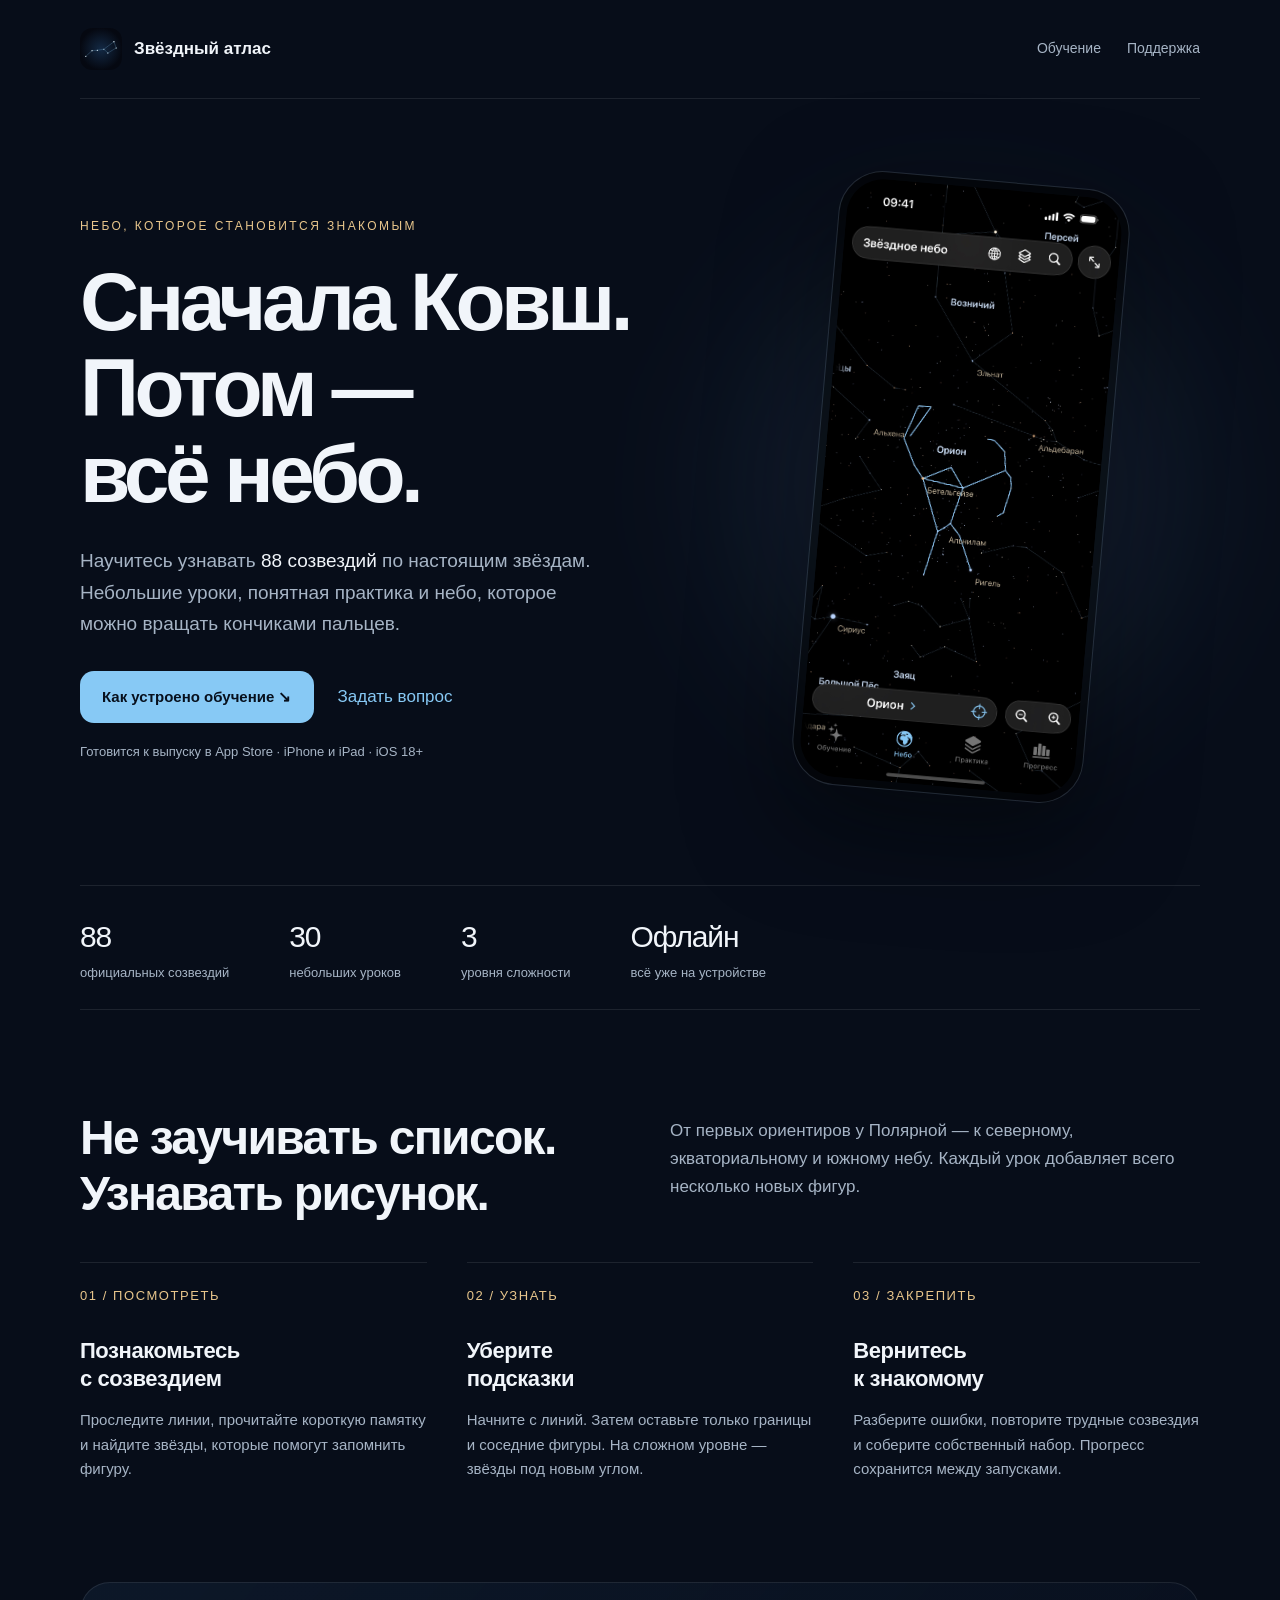
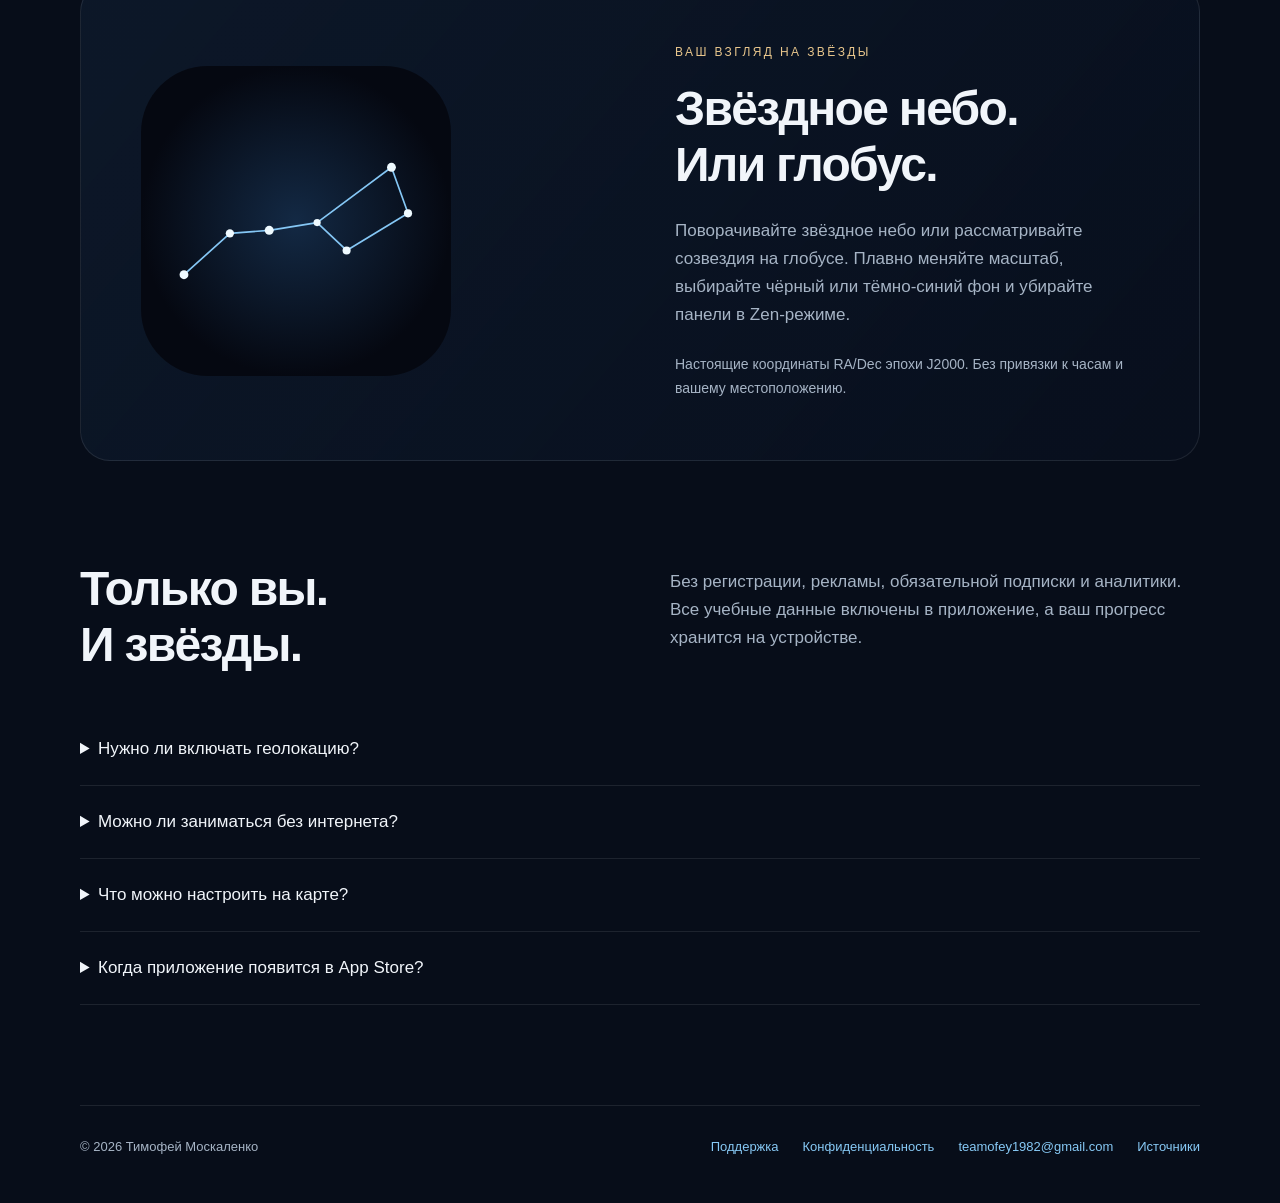
==== index.html @ 8ee3a8c2 "Publish Russian Star Atlas website, support and privacy policy" ====
<!doctype html><html lang="ru"><head><meta charset="utf-8"><meta name="viewport" content="width=device-width,initial-scale=1"><meta name="theme-color" content="#070d19"><meta name="description" content="Звёздный атлас — приложение для iPhone и iPad: изучайте 88 созвездий, исследуйте небо и закрепляйте знания без интернета."><title>Звёздный атлас — узнавайте созвездия</title><link rel="icon" href="assets/icon.svg" type="image/svg+xml"><link rel="stylesheet" href="styles.css"></head><body><div class="wrap"><header><a class="brand" href="./"><img src="assets/icon.svg" alt=""><span>Звёздный атлас</span></a><nav aria-label="Навигация"><a class="optional" href="#learning">Обучение</a><a href="support.html">Поддержка</a></nav></header><main><section class="hero"><div><span class="eyebrow">Небо, которое становится знакомым</span><h1>Сначала Ковш.<br>Потом —<br>всё небо.</h1><p>Научитесь узнавать <strong>88 созвездий</strong> по настоящим звёздам. Небольшие уроки, понятная практика и небо, которое можно вращать кончиками пальцев.</p><div class="actions"><a class="button" href="#learning">Как устроено обучение <span aria-hidden="true">&nbsp;↘</span></a><a href="support.html">Задать вопрос</a></div><span class="coming">Готовится к выпуску в App Store · iPhone и iPad · iOS 18+</span></div><figure class="phone"><img src="assets/sky-screen.jpg" width="1206" height="2622" alt="Экран приложения: Орион, настоящие звёзды и русские подписи"></figure></section><div class="strip" aria-label="Возможности"><div><strong>88</strong><span>официальных созвездий</span></div><div><strong>30</strong><span>небольших уроков</span></div><div><strong>3</strong><span>уровня сложности</span></div><div><strong>Офлайн</strong><span>всё уже на устройстве</span></div></div><section class="section" id="learning"><div class="section-head"><h2>Не заучивать список.<br>Узнавать рисунок.</h2><p>От первых ориентиров у Полярной — к северному, экваториальному и южному небу. Каждый урок добавляет всего несколько новых фигур.</p></div><div class="steps"><article class="step"><span class="number">01 / ПОСМОТРЕТЬ</span><h3>Познакомьтесь<br>с созвездием</h3><p>Проследите линии, прочитайте короткую памятку и найдите звёзды, которые помогут запомнить фигуру.</p></article><article class="step"><span class="number">02 / УЗНАТЬ</span><h3>Уберите<br>подсказки</h3><p>Начните с линий. Затем оставьте только границы и соседние фигуры. На сложном уровне — звёзды под новым углом.</p></article><article class="step"><span class="number">03 / ЗАКРЕПИТЬ</span><h3>Вернитесь<br>к знакомому</h3><p>Разберите ошибки, повторите трудные созвездия и соберите собственный набор. Прогресс сохранится между запусками.</p></article></div></section><section class="section"><div class="modes"><img src="assets/icon.svg" width="310" height="310" alt="Настоящий рисунок Большого Ковша по координатам семи звёзд"><div><div class="eyebrow">Ваш взгляд на звёзды</div><h2>Звёздное небо.<br>Или глобус.</h2><p>Поворачивайте звёздное небо или рассматривайте созвездия на глобусе. Плавно меняйте масштаб, выбирайте чёрный или тёмно-синий фон и убирайте панели в Zen-режиме.</p><p class="fine">Настоящие координаты RA/Dec эпохи J2000. Без привязки к часам и вашему местоположению.</p></div></div></section><section class="section"><div class="section-head"><h2>Только вы.<br>И звёзды.</h2><p>Без регистрации, рекламы, обязательной подписки и аналитики. Все учебные данные включены в приложение, а ваш прогресс хранится на устройстве.</p></div><div class="faq"><details><summary>Нужно ли включать геолокацию?</summary><p>Нет. Это учебное небо: вы выбираете, куда смотреть, и поворачиваете сферу сами. Приложение не показывает горизонт для вашего места и текущего времени.</p></details><details><summary>Можно ли заниматься без интернета?</summary><p>Да. Карта, все 88 созвездий, уроки, тренировки и результаты работают офлайн. Интернет нужен только если вы решите открыть сайт или написать разработчику.</p></details><details><summary>Что можно настроить на карте?</summary><p>Линии и границы созвездий, подписи, названия ярких звёзд, экваториальную сетку, цвета и предельную яркость звёзд.</p></details><details><summary>Когда приложение появится в App Store?</summary><p>Приложение готовится к первой публикации в российском App Store. Ссылка на загрузку появится здесь после выпуска.</p></details></div></section></main><footer><span>© 2026 Тимофей Москаленко</span><div><a href="support.html">Поддержка</a><a href="privacy.html">Конфиденциальность</a><a href="mailto:teamofey1982@gmail.com">teamofey1982@gmail.com</a><a href="licenses.txt">Источники</a></div></footer></div></body></html>
---- styles.css ----
:root{color-scheme:dark;--ink:#f1f5fa;--muted:#a6b4c5;--blue:#87c9f5;--gold:#e8c68c;--bg:#070d19;--rule:#ffffff17}*{box-sizing:border-box}html{scroll-behavior:smooth}body{margin:0;background:var(--bg);color:var(--ink);font:17px/1.65 -apple-system,BlinkMacSystemFont,"Segoe UI",sans-serif}a{color:var(--blue);text-decoration:none}a:hover{text-decoration:underline}a:focus-visible,summary:focus-visible{outline:2px solid var(--gold);outline-offset:7px}.wrap{width:min(1120px,calc(100% - 48px));margin:auto}header{display:flex;align-items:center;justify-content:space-between;padding:28px 0;border-bottom:1px solid var(--rule)}.brand{display:flex;align-items:center;gap:12px;font-size:17px;font-weight:650;color:var(--ink)}.brand img{width:42px;height:42px;border-radius:12px}nav{display:flex;gap:26px;font-size:14px}nav a{color:var(--muted)}.eyebrow{font-size:12px;letter-spacing:.2em;text-transform:uppercase;color:var(--gold)}h1,h2,h3,p{margin:0}h1{font-size:clamp(48px,7vw,82px);font-weight:580;line-height:1.05;letter-spacing:-.055em;margin:20px 0 28px}h2{font-size:clamp(30px,4vw,48px);line-height:1.17;letter-spacing:-.035em;font-weight:550}h3{font-size:22px;line-height:1.3;letter-spacing:-.02em}.hero{display:grid;grid-template-columns:1.2fr 1fr;gap:70px;align-items:center;padding:80px 0 90px}.hero p{max-width:520px;color:var(--muted);font-size:19px}.hero strong{color:var(--ink);font-weight:500}.actions{display:flex;flex-wrap:wrap;align-items:center;gap:24px;margin-top:32px}.button{display:inline-flex;align-items:center;justify-content:center;min-height:52px;padding:12px 22px;border-radius:14px;background:var(--blue);color:#07101d;font-weight:650;font-size:15px}.button:hover{text-decoration:none;filter:brightness(1.08)}.coming{display:block;color:var(--muted);font-size:13px;margin-top:18px}.phone{width:min(292px,100%);margin:auto;position:relative;box-shadow:0 35px 100px #0008;border:1px solid #9bb7db33;border-radius:44px;background:#020408;padding:7px;transform:rotate(5deg)}.phone img{width:100%;display:block;border-radius:37px}.phone:before{content:"";position:absolute;z-index:-1;inset:10% -30%;border-radius:50%;background:#78baff13;filter:blur(65px)}.strip{display:flex;gap:60px;border-top:1px solid var(--rule);border-bottom:1px solid var(--rule);padding:26px 0;margin-bottom:100px}.strip strong{font-size:30px;font-weight:450;letter-spacing:-.04em}.strip span{display:block;color:var(--muted);font-size:13px}.section{padding-bottom:100px}.section-head{display:grid;grid-template-columns:1fr 1fr;gap:60px;margin-bottom:40px}.section-head p{color:var(--muted);padding-top:7px}.steps{display:grid;grid-template-columns:repeat(3,1fr);gap:40px}.step{border-top:1px solid var(--rule);padding-top:22px}.number{color:var(--gold);font-size:13px;letter-spacing:.12em;display:block;margin-bottom:30px}.step p{color:var(--muted);margin-top:14px;font-size:15px}.modes{display:grid;grid-template-columns:1fr 1fr;gap:70px;align-items:center;padding:60px;border:1px solid var(--rule);border-radius:30px;background:linear-gradient(130deg,#13243a7a,#080f1d)}.modes img{width:100%;max-width:310px}.modes p{color:var(--muted);margin-top:24px}.modes .eyebrow{margin-bottom:18px}.fine{font-size:14px;color:var(--muted)}.faq{margin-top:32px}details{padding:22px 0;border-bottom:1px solid var(--rule)}summary{cursor:pointer;font-weight:500}details p{padding-top:15px;color:var(--muted);max-width:760px}footer{display:flex;justify-content:space-between;gap:30px;border-top:1px solid var(--rule);padding:30px 0 45px;color:var(--muted);font-size:13px}footer div{display:flex;gap:24px}.document{max-width:780px;padding:70px 0 90px}.document h1{font-size:clamp(38px,6vw,58px);margin-top:10px}.document h2{font-size:25px;margin-top:38px;margin-bottom:14px;letter-spacing:-.02em}.document p+p{margin-top:18px}.document p{color:var(--muted)}.document ul,.document ol{padding-left:24px;color:var(--muted)}.contact{padding:25px;border:1px solid var(--rule);border-radius:18px;margin:30px 0}.contact a{overflow-wrap:anywhere;font-size:20px}.contact p{font-size:14px;margin-top:8px}.breadcrumb{font-size:13px;display:block;margin-bottom:30px}@media(max-width:760px){.wrap{width:calc(100% - 36px)}header{padding:20px 0}nav{gap:16px;font-size:12px}.brand{font-size:14px;gap:8px}.brand img{width:34px;height:34px}.hero{grid-template-columns:1fr;padding:55px 0;gap:48px}.hero h1{max-width:550px}.hero p{font-size:17px}.phone{width:245px;transform:rotate(3deg)}.strip{gap:25px;justify-content:space-between;margin-bottom:65px}.strip strong{font-size:24px}.strip span{font-size:11px}.section{padding-bottom:65px}.section-head,.steps,.modes{grid-template-columns:1fr;gap:28px}.step{padding-bottom:6px}.number{margin-bottom:14px}.modes{padding:30px;gap:15px}.modes img{max-width:200px;margin:auto}.modes p{margin-top:15px}footer{flex-direction:column;gap:15px}footer div{flex-wrap:wrap;gap:16px}.document{padding-top:40px}nav .optional{display:none}}@media(prefers-reduced-motion:reduce){html{scroll-behavior:auto}.phone{transform:none}}
img{max-width:100%;height:auto}.hero>*{min-width:0}.hero{grid-template-columns:minmax(0,1.2fr) minmax(0,1fr)}.hero p{overflow-wrap:break-word}.phone img{height:auto}.modes img{height:auto}@media(max-width:760px){.hero{grid-template-columns:minmax(0,1fr)}header{gap:18px}nav{flex-shrink:0}.actions{gap:18px}}
@media(max-width:760px){.strip{display:grid;grid-template-columns:repeat(2,minmax(0,1fr));gap:22px 30px}.strip>div{min-width:0}footer a{overflow-wrap:anywhere}}
@media(max-width:760px){.phone:before{inset:10% 0}}
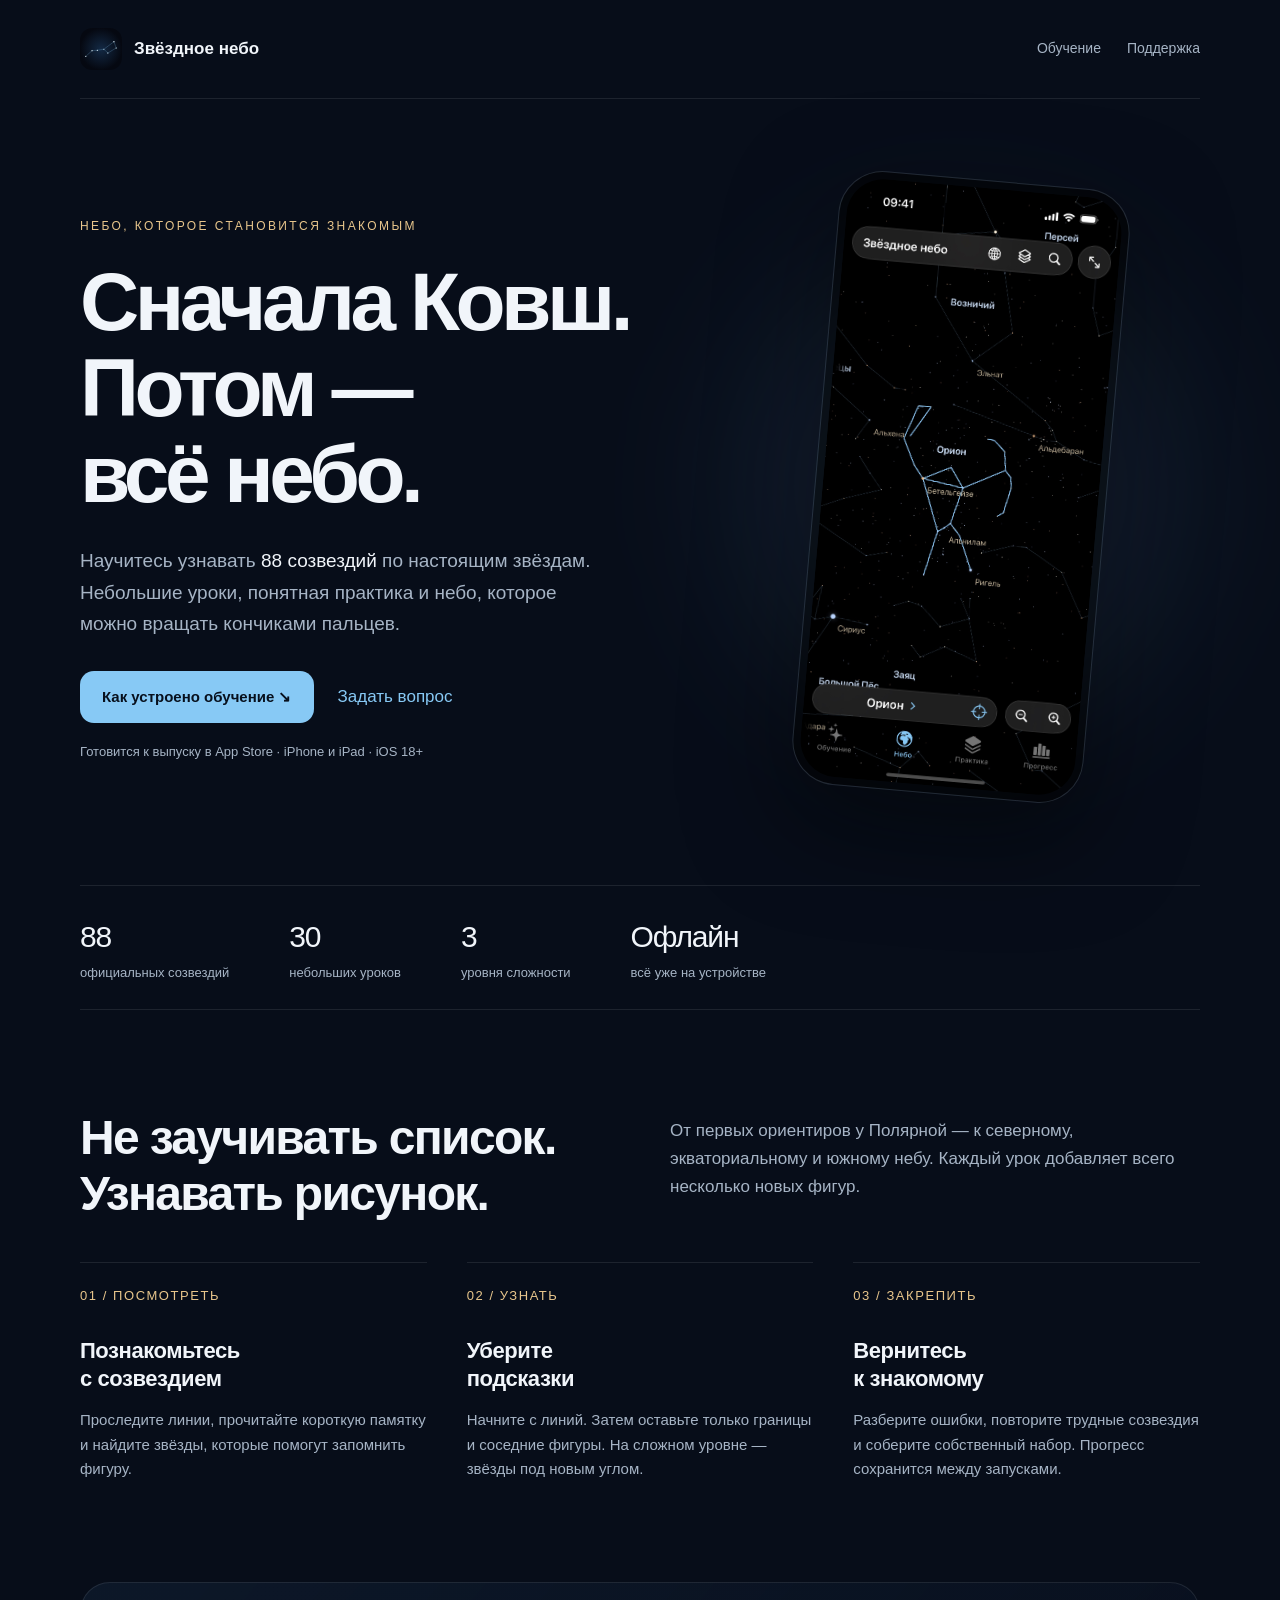
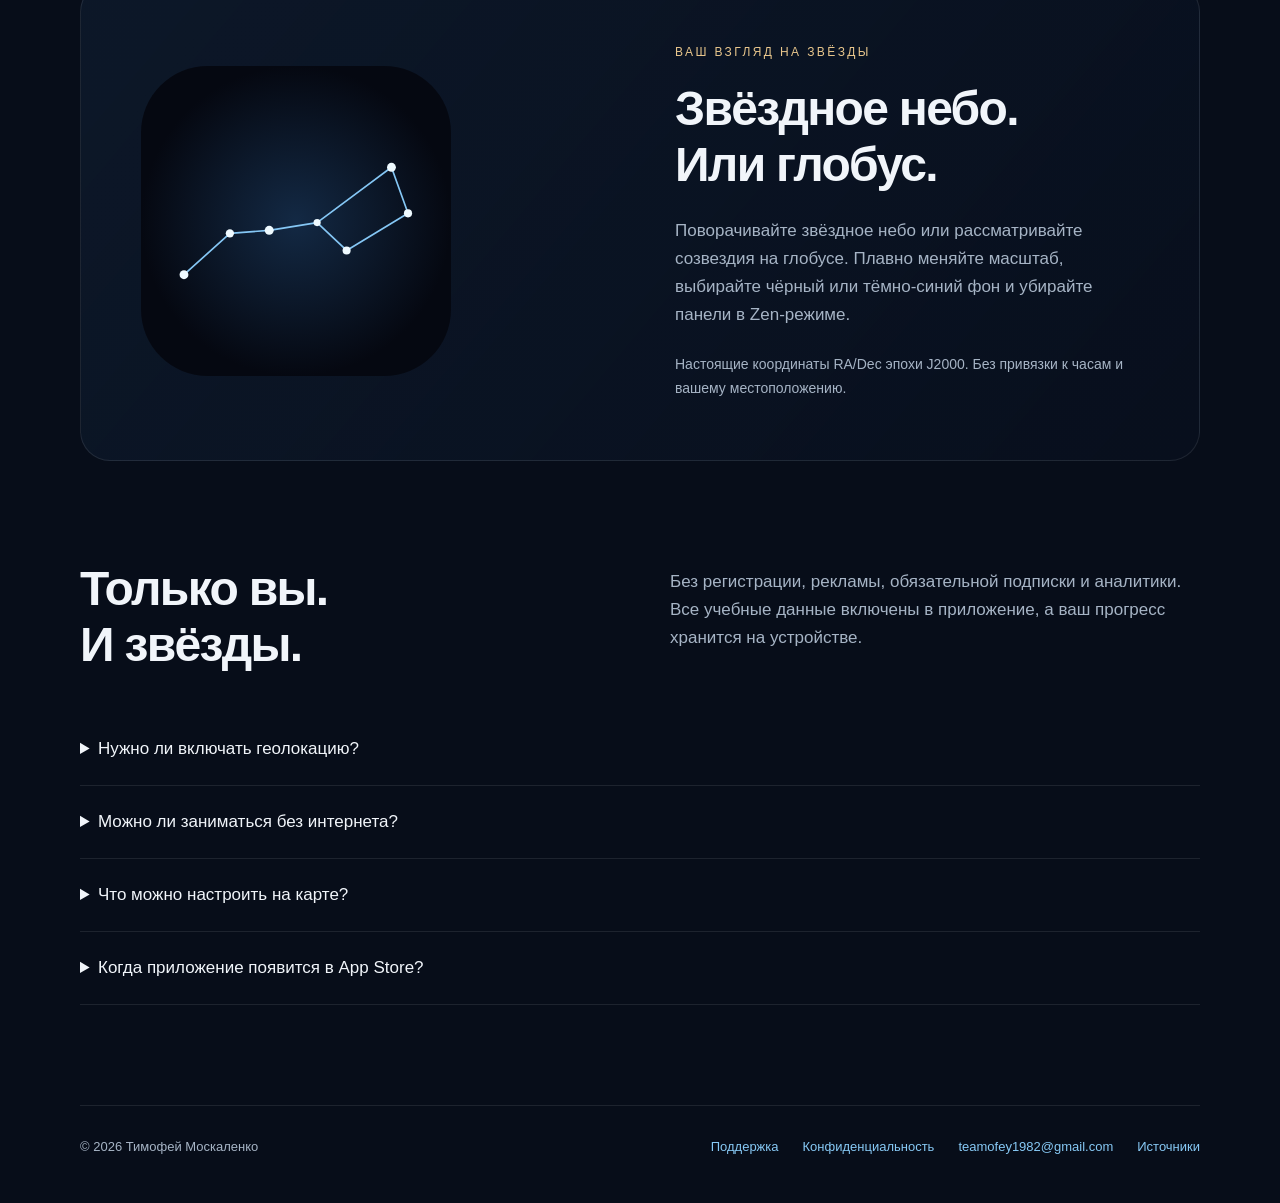
==== commit b8b52f9e: "Update Starry Sky public website" ====
--- a/index.html
+++ b/index.html
@@ -1 +1 @@
-<!doctype html><html lang="ru"><head><meta charset="utf-8"><meta name="viewport" content="width=device-width,initial-scale=1"><meta name="theme-color" content="#070d19"><meta name="description" content="Звёздный атлас — приложение для iPhone и iPad: изучайте 88 созвездий, исследуйте небо и закрепляйте знания без интернета."><title>Звёздный атлас — узнавайте созвездия</title><link rel="icon" href="assets/icon.svg" type="image/svg+xml"><link rel="stylesheet" href="styles.css"></head><body><div class="wrap"><header><a class="brand" href="./"><img src="assets/icon.svg" alt=""><span>Звёздный атлас</span></a><nav aria-label="Навигация"><a class="optional" href="#learning">Обучение</a><a href="support.html">Поддержка</a></nav></header><main><section class="hero"><div><span class="eyebrow">Небо, которое становится знакомым</span><h1>Сначала Ковш.<br>Потом —<br>всё небо.</h1><p>Научитесь узнавать <strong>88 созвездий</strong> по настоящим звёздам. Небольшие уроки, понятная практика и небо, которое можно вращать кончиками пальцев.</p><div class="actions"><a class="button" href="#learning">Как устроено обучение <span aria-hidden="true">&nbsp;↘</span></a><a href="support.html">Задать вопрос</a></div><span class="coming">Готовится к выпуску в App Store · iPhone и iPad · iOS 18+</span></div><figure class="phone"><img src="assets/sky-screen.jpg" width="1206" height="2622" alt="Экран приложения: Орион, настоящие звёзды и русские подписи"></figure></section><div class="strip" aria-label="Возможности"><div><strong>88</strong><span>официальных созвездий</span></div><div><strong>30</strong><span>небольших уроков</span></div><div><strong>3</strong><span>уровня сложности</span></div><div><strong>Офлайн</strong><span>всё уже на устройстве</span></div></div><section class="section" id="learning"><div class="section-head"><h2>Не заучивать список.<br>Узнавать рисунок.</h2><p>От первых ориентиров у Полярной — к северному, экваториальному и южному небу. Каждый урок добавляет всего несколько новых фигур.</p></div><div class="steps"><article class="step"><span class="number">01 / ПОСМОТРЕТЬ</span><h3>Познакомьтесь<br>с созвездием</h3><p>Проследите линии, прочитайте короткую памятку и найдите звёзды, которые помогут запомнить фигуру.</p></article><article class="step"><span class="number">02 / УЗНАТЬ</span><h3>Уберите<br>подсказки</h3><p>Начните с линий. Затем оставьте только границы и соседние фигуры. На сложном уровне — звёзды под новым углом.</p></article><article class="step"><span class="number">03 / ЗАКРЕПИТЬ</span><h3>Вернитесь<br>к знакомому</h3><p>Разберите ошибки, повторите трудные созвездия и соберите собственный набор. Прогресс сохранится между запусками.</p></article></div></section><section class="section"><div class="modes"><img src="assets/icon.svg" width="310" height="310" alt="Настоящий рисунок Большого Ковша по координатам семи звёзд"><div><div class="eyebrow">Ваш взгляд на звёзды</div><h2>Звёздное небо.<br>Или глобус.</h2><p>Поворачивайте звёздное небо или рассматривайте созвездия на глобусе. Плавно меняйте масштаб, выбирайте чёрный или тёмно-синий фон и убирайте панели в Zen-режиме.</p><p class="fine">Настоящие координаты RA/Dec эпохи J2000. Без привязки к часам и вашему местоположению.</p></div></div></section><section class="section"><div class="section-head"><h2>Только вы.<br>И звёзды.</h2><p>Без регистрации, рекламы, обязательной подписки и аналитики. Все учебные данные включены в приложение, а ваш прогресс хранится на устройстве.</p></div><div class="faq"><details><summary>Нужно ли включать геолокацию?</summary><p>Нет. Это учебное небо: вы выбираете, куда смотреть, и поворачиваете сферу сами. Приложение не показывает горизонт для вашего места и текущего времени.</p></details><details><summary>Можно ли заниматься без интернета?</summary><p>Да. Карта, все 88 созвездий, уроки, тренировки и результаты работают офлайн. Интернет нужен только если вы решите открыть сайт или написать разработчику.</p></details><details><summary>Что можно настроить на карте?</summary><p>Линии и границы созвездий, подписи, названия ярких звёзд, экваториальную сетку, цвета и предельную яркость звёзд.</p></details><details><summary>Когда приложение появится в App Store?</summary><p>Приложение готовится к первой публикации в российском App Store. Ссылка на загрузку появится здесь после выпуска.</p></details></div></section></main><footer><span>© 2026 Тимофей Москаленко</span><div><a href="support.html">Поддержка</a><a href="privacy.html">Конфиденциальность</a><a href="mailto:teamofey1982@gmail.com">teamofey1982@gmail.com</a><a href="licenses.txt">Источники</a></div></footer></div></body></html>
+<!doctype html><html lang="ru"><head><meta charset="utf-8"><meta name="viewport" content="width=device-width,initial-scale=1"><meta name="theme-color" content="#070d19"><meta name="description" content="Звёздное небо — приложение для iPhone и iPad: изучайте 88 созвездий, исследуйте небо и закрепляйте знания без интернета."><title>Звёздное небо — узнавайте созвездия</title><link rel="icon" href="assets/icon.svg" type="image/svg+xml"><link rel="stylesheet" href="styles.css"></head><body><div class="wrap"><header><a class="brand" href="./"><img src="assets/icon.svg" alt=""><span>Звёздное небо</span></a><nav aria-label="Навигация"><a class="optional" href="#learning">Обучение</a><a href="support.html">Поддержка</a></nav></header><main><section class="hero"><div><span class="eyebrow">Небо, которое становится знакомым</span><h1>Сначала Ковш.<br>Потом —<br>всё небо.</h1><p>Научитесь узнавать <strong>88 созвездий</strong> по настоящим звёздам. Небольшие уроки, понятная практика и небо, которое можно вращать кончиками пальцев.</p><div class="actions"><a class="button" href="#learning">Как устроено обучение <span aria-hidden="true">&nbsp;↘</span></a><a href="support.html">Задать вопрос</a></div><span class="coming">Готовится к выпуску в App Store · iPhone и iPad · iOS 18+</span></div><figure class="phone"><img src="assets/sky-screen.jpg" width="1206" height="2622" alt="Экран приложения: Орион, настоящие звёзды и русские подписи"></figure></section><div class="strip" aria-label="Возможности"><div><strong>88</strong><span>официальных созвездий</span></div><div><strong>30</strong><span>небольших уроков</span></div><div><strong>3</strong><span>уровня сложности</span></div><div><strong>Офлайн</strong><span>всё уже на устройстве</span></div></div><section class="section" id="learning"><div class="section-head"><h2>Не заучивать список.<br>Узнавать рисунок.</h2><p>От первых ориентиров у Полярной — к северному, экваториальному и южному небу. Каждый урок добавляет всего несколько новых фигур.</p></div><div class="steps"><article class="step"><span class="number">01 / ПОСМОТРЕТЬ</span><h3>Познакомьтесь<br>с созвездием</h3><p>Проследите линии, прочитайте короткую памятку и найдите звёзды, которые помогут запомнить фигуру.</p></article><article class="step"><span class="number">02 / УЗНАТЬ</span><h3>Уберите<br>подсказки</h3><p>Начните с линий. Затем оставьте только границы и соседние фигуры. На сложном уровне — звёзды под новым углом.</p></article><article class="step"><span class="number">03 / ЗАКРЕПИТЬ</span><h3>Вернитесь<br>к знакомому</h3><p>Разберите ошибки, повторите трудные созвездия и соберите собственный набор. Прогресс сохранится между запусками.</p></article></div></section><section class="section"><div class="modes"><img src="assets/icon.svg" width="310" height="310" alt="Настоящий рисунок Большого Ковша по координатам семи звёзд"><div><div class="eyebrow">Ваш взгляд на звёзды</div><h2>Звёздное небо.<br>Или глобус.</h2><p>Поворачивайте звёздное небо или рассматривайте созвездия на глобусе. Плавно меняйте масштаб, выбирайте чёрный или тёмно-синий фон и убирайте панели в Zen-режиме.</p><p class="fine">Настоящие координаты RA/Dec эпохи J2000. Без привязки к часам и вашему местоположению.</p></div></div></section><section class="section"><div class="section-head"><h2>Только вы.<br>И звёзды.</h2><p>Без регистрации, рекламы, обязательной подписки и аналитики. Все учебные данные включены в приложение, а ваш прогресс хранится на устройстве.</p></div><div class="faq"><details><summary>Нужно ли включать геолокацию?</summary><p>Нет. Это учебное небо: вы выбираете, куда смотреть, и поворачиваете сферу сами. Приложение не показывает горизонт для вашего места и текущего времени.</p></details><details><summary>Можно ли заниматься без интернета?</summary><p>Да. Карта, все 88 созвездий, уроки, тренировки и результаты работают офлайн. Интернет нужен только если вы решите открыть сайт или написать разработчику.</p></details><details><summary>Что можно настроить на карте?</summary><p>Линии и границы созвездий, подписи, названия ярких звёзд, экваториальную сетку, цвета и предельную яркость звёзд.</p></details><details><summary>Когда приложение появится в App Store?</summary><p>Приложение готовится к первой публикации в российском App Store. Ссылка на загрузку появится здесь после выпуска.</p></details></div></section></main><footer><span>© 2026 Тимофей Москаленко</span><div><a href="support.html">Поддержка</a><a href="privacy.html">Конфиденциальность</a><a href="mailto:teamofey1982@gmail.com">teamofey1982@gmail.com</a><a href="licenses.txt">Источники</a></div></footer></div></body></html>
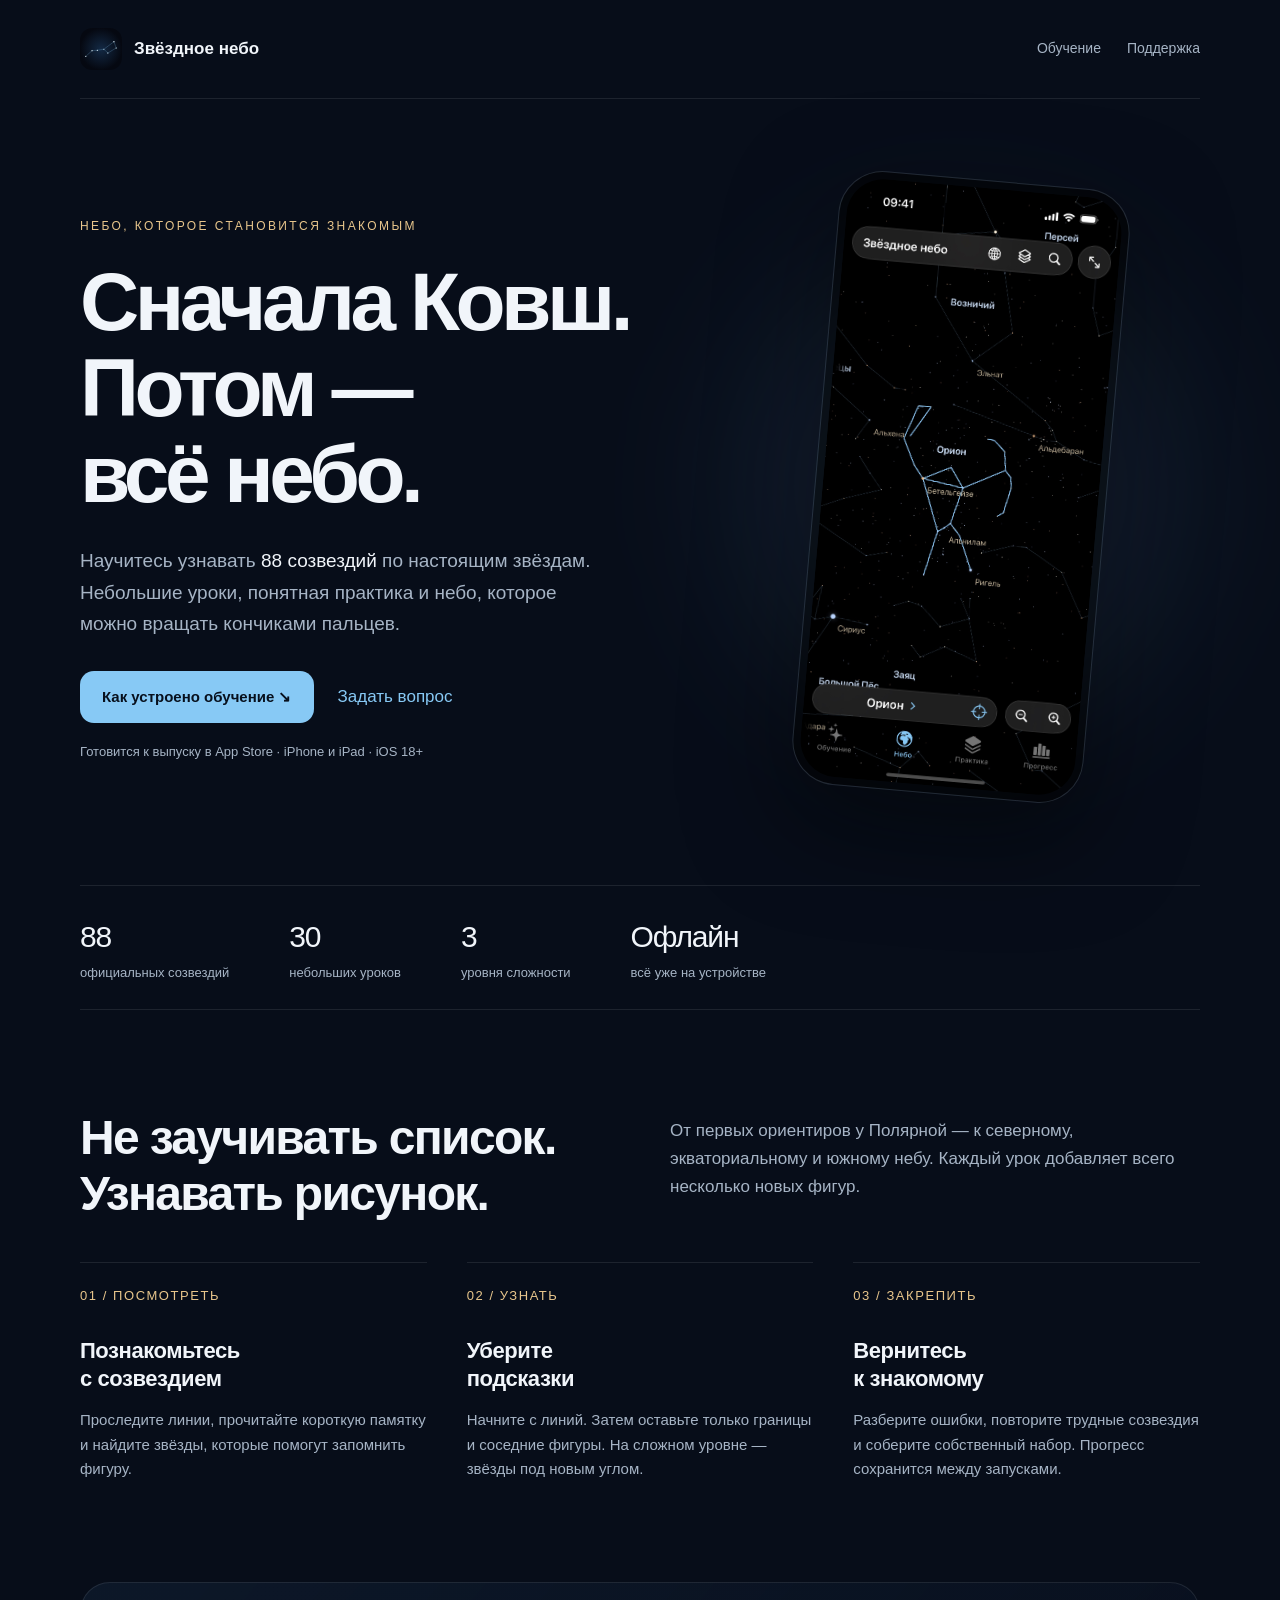
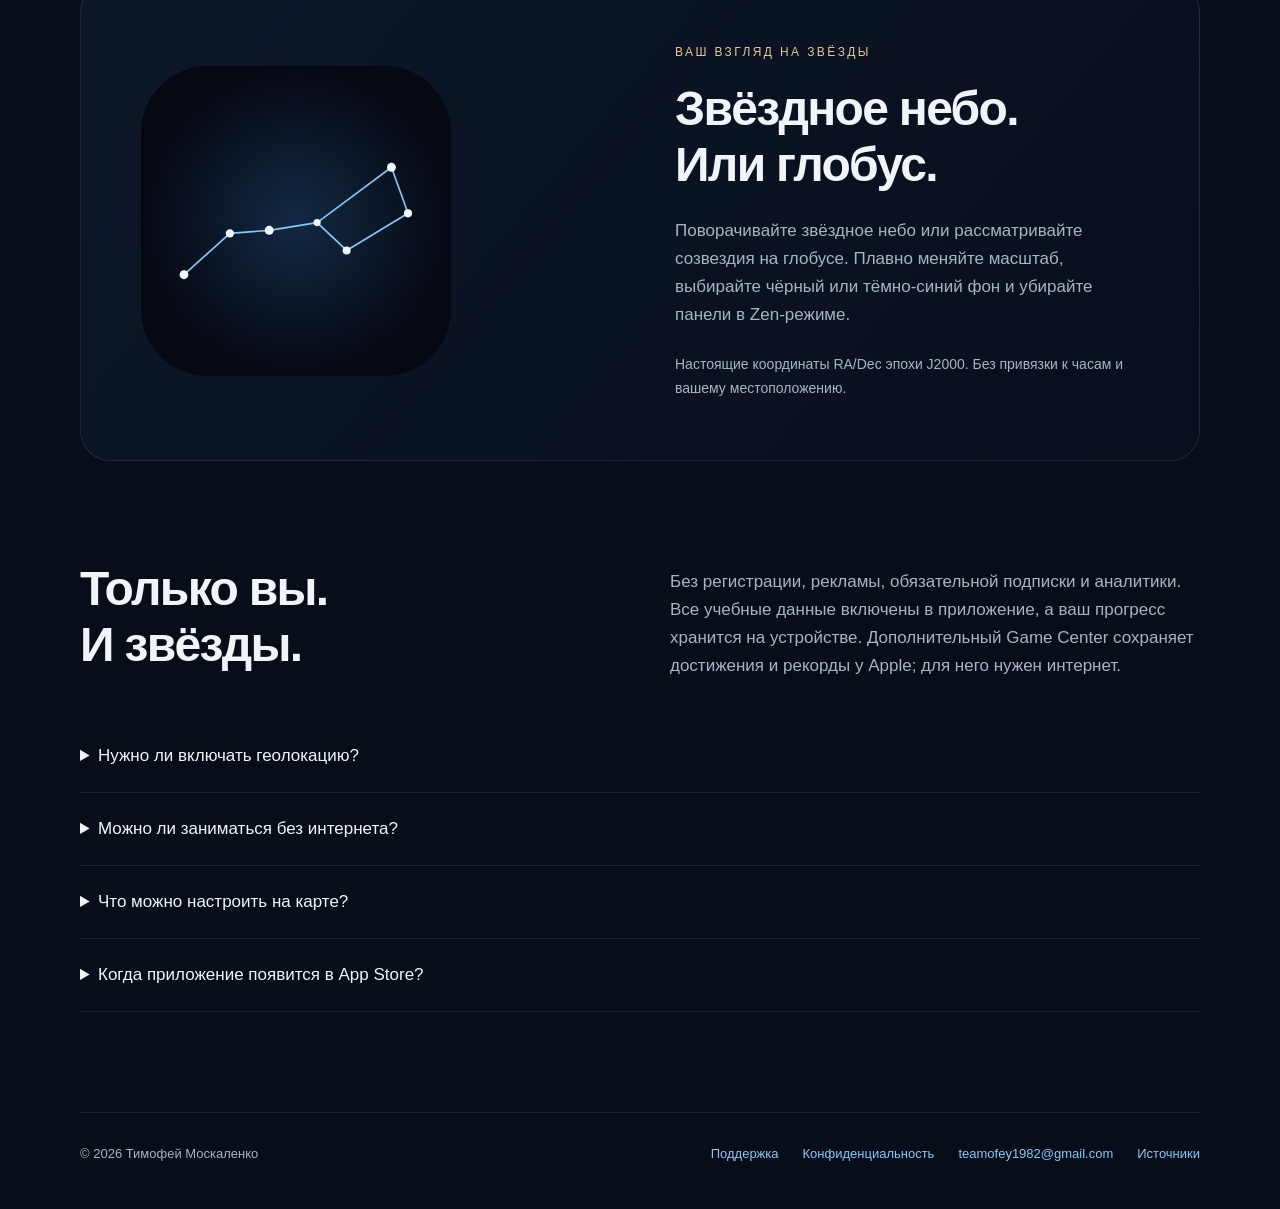
==== commit 2f66b992: "Update Starry Sky public website" ====
--- a/index.html
+++ b/index.html
@@ -1 +1 @@
-<!doctype html><html lang="ru"><head><meta charset="utf-8"><meta name="viewport" content="width=device-width,initial-scale=1"><meta name="theme-color" content="#070d19"><meta name="description" content="Звёздное небо — приложение для iPhone и iPad: изучайте 88 созвездий, исследуйте небо и закрепляйте знания без интернета."><title>Звёздное небо — узнавайте созвездия</title><link rel="icon" href="assets/icon.svg" type="image/svg+xml"><link rel="stylesheet" href="styles.css"></head><body><div class="wrap"><header><a class="brand" href="./"><img src="assets/icon.svg" alt=""><span>Звёздное небо</span></a><nav aria-label="Навигация"><a class="optional" href="#learning">Обучение</a><a href="support.html">Поддержка</a></nav></header><main><section class="hero"><div><span class="eyebrow">Небо, которое становится знакомым</span><h1>Сначала Ковш.<br>Потом —<br>всё небо.</h1><p>Научитесь узнавать <strong>88 созвездий</strong> по настоящим звёздам. Небольшие уроки, понятная практика и небо, которое можно вращать кончиками пальцев.</p><div class="actions"><a class="button" href="#learning">Как устроено обучение <span aria-hidden="true">&nbsp;↘</span></a><a href="support.html">Задать вопрос</a></div><span class="coming">Готовится к выпуску в App Store · iPhone и iPad · iOS 18+</span></div><figure class="phone"><img src="assets/sky-screen.jpg" width="1206" height="2622" alt="Экран приложения: Орион, настоящие звёзды и русские подписи"></figure></section><div class="strip" aria-label="Возможности"><div><strong>88</strong><span>официальных созвездий</span></div><div><strong>30</strong><span>небольших уроков</span></div><div><strong>3</strong><span>уровня сложности</span></div><div><strong>Офлайн</strong><span>всё уже на устройстве</span></div></div><section class="section" id="learning"><div class="section-head"><h2>Не заучивать список.<br>Узнавать рисунок.</h2><p>От первых ориентиров у Полярной — к северному, экваториальному и южному небу. Каждый урок добавляет всего несколько новых фигур.</p></div><div class="steps"><article class="step"><span class="number">01 / ПОСМОТРЕТЬ</span><h3>Познакомьтесь<br>с созвездием</h3><p>Проследите линии, прочитайте короткую памятку и найдите звёзды, которые помогут запомнить фигуру.</p></article><article class="step"><span class="number">02 / УЗНАТЬ</span><h3>Уберите<br>подсказки</h3><p>Начните с линий. Затем оставьте только границы и соседние фигуры. На сложном уровне — звёзды под новым углом.</p></article><article class="step"><span class="number">03 / ЗАКРЕПИТЬ</span><h3>Вернитесь<br>к знакомому</h3><p>Разберите ошибки, повторите трудные созвездия и соберите собственный набор. Прогресс сохранится между запусками.</p></article></div></section><section class="section"><div class="modes"><img src="assets/icon.svg" width="310" height="310" alt="Настоящий рисунок Большого Ковша по координатам семи звёзд"><div><div class="eyebrow">Ваш взгляд на звёзды</div><h2>Звёздное небо.<br>Или глобус.</h2><p>Поворачивайте звёздное небо или рассматривайте созвездия на глобусе. Плавно меняйте масштаб, выбирайте чёрный или тёмно-синий фон и убирайте панели в Zen-режиме.</p><p class="fine">Настоящие координаты RA/Dec эпохи J2000. Без привязки к часам и вашему местоположению.</p></div></div></section><section class="section"><div class="section-head"><h2>Только вы.<br>И звёзды.</h2><p>Без регистрации, рекламы, обязательной подписки и аналитики. Все учебные данные включены в приложение, а ваш прогресс хранится на устройстве.</p></div><div class="faq"><details><summary>Нужно ли включать геолокацию?</summary><p>Нет. Это учебное небо: вы выбираете, куда смотреть, и поворачиваете сферу сами. Приложение не показывает горизонт для вашего места и текущего времени.</p></details><details><summary>Можно ли заниматься без интернета?</summary><p>Да. Карта, все 88 созвездий, уроки, тренировки и результаты работают офлайн. Интернет нужен только если вы решите открыть сайт или написать разработчику.</p></details><details><summary>Что можно настроить на карте?</summary><p>Линии и границы созвездий, подписи, названия ярких звёзд, экваториальную сетку, цвета и предельную яркость звёзд.</p></details><details><summary>Когда приложение появится в App Store?</summary><p>Приложение готовится к первой публикации в российском App Store. Ссылка на загрузку появится здесь после выпуска.</p></details></div></section></main><footer><span>© 2026 Тимофей Москаленко</span><div><a href="support.html">Поддержка</a><a href="privacy.html">Конфиденциальность</a><a href="mailto:teamofey1982@gmail.com">teamofey1982@gmail.com</a><a href="licenses.txt">Источники</a></div></footer></div></body></html>
+<!doctype html><html lang="ru"><head><meta charset="utf-8"><meta name="viewport" content="width=device-width,initial-scale=1"><meta name="theme-color" content="#070d19"><meta name="description" content="Звёздное небо — приложение для iPhone и iPad: изучайте 88 созвездий, исследуйте небо и закрепляйте знания без интернета."><title>Звёздное небо — узнавайте созвездия</title><link rel="icon" href="assets/icon.svg" type="image/svg+xml"><link rel="stylesheet" href="styles.css"></head><body><div class="wrap"><header><a class="brand" href="./"><img src="assets/icon.svg" alt=""><span>Звёздное небо</span></a><nav aria-label="Навигация"><a class="optional" href="#learning">Обучение</a><a href="support.html">Поддержка</a></nav></header><main><section class="hero"><div><span class="eyebrow">Небо, которое становится знакомым</span><h1>Сначала Ковш.<br>Потом —<br>всё небо.</h1><p>Научитесь узнавать <strong>88 созвездий</strong> по настоящим звёздам. Небольшие уроки, понятная практика и небо, которое можно вращать кончиками пальцев.</p><div class="actions"><a class="button" href="#learning">Как устроено обучение <span aria-hidden="true">&nbsp;↘</span></a><a href="support.html">Задать вопрос</a></div><span class="coming">Готовится к выпуску в App Store · iPhone и iPad · iOS 18+</span></div><figure class="phone"><img src="assets/sky-screen.jpg" width="1206" height="2622" alt="Экран приложения: Орион, настоящие звёзды и русские подписи"></figure></section><div class="strip" aria-label="Возможности"><div><strong>88</strong><span>официальных созвездий</span></div><div><strong>30</strong><span>небольших уроков</span></div><div><strong>3</strong><span>уровня сложности</span></div><div><strong>Офлайн</strong><span>всё уже на устройстве</span></div></div><section class="section" id="learning"><div class="section-head"><h2>Не заучивать список.<br>Узнавать рисунок.</h2><p>От первых ориентиров у Полярной — к северному, экваториальному и южному небу. Каждый урок добавляет всего несколько новых фигур.</p></div><div class="steps"><article class="step"><span class="number">01 / ПОСМОТРЕТЬ</span><h3>Познакомьтесь<br>с созвездием</h3><p>Проследите линии, прочитайте короткую памятку и найдите звёзды, которые помогут запомнить фигуру.</p></article><article class="step"><span class="number">02 / УЗНАТЬ</span><h3>Уберите<br>подсказки</h3><p>Начните с линий. Затем оставьте только границы и соседние фигуры. На сложном уровне — звёзды под новым углом.</p></article><article class="step"><span class="number">03 / ЗАКРЕПИТЬ</span><h3>Вернитесь<br>к знакомому</h3><p>Разберите ошибки, повторите трудные созвездия и соберите собственный набор. Прогресс сохранится между запусками.</p></article></div></section><section class="section"><div class="modes"><img src="assets/icon.svg" width="310" height="310" alt="Настоящий рисунок Большого Ковша по координатам семи звёзд"><div><div class="eyebrow">Ваш взгляд на звёзды</div><h2>Звёздное небо.<br>Или глобус.</h2><p>Поворачивайте звёздное небо или рассматривайте созвездия на глобусе. Плавно меняйте масштаб, выбирайте чёрный или тёмно-синий фон и убирайте панели в Zen-режиме.</p><p class="fine">Настоящие координаты RA/Dec эпохи J2000. Без привязки к часам и вашему местоположению.</p></div></div></section><section class="section"><div class="section-head"><h2>Только вы.<br>И звёзды.</h2><p>Без регистрации, рекламы, обязательной подписки и аналитики. Все учебные данные включены в приложение, а ваш прогресс хранится на устройстве. Дополнительный Game Center сохраняет достижения и рекорды у Apple; для него нужен интернет.</p></div><div class="faq"><details><summary>Нужно ли включать геолокацию?</summary><p>Нет. Это учебное небо: вы выбираете, куда смотреть, и поворачиваете сферу сами. Приложение не показывает горизонт для вашего места и текущего времени.</p></details><details><summary>Можно ли заниматься без интернета?</summary><p>Да. Карта, все 88 созвездий, уроки, тренировки и результаты работают офлайн. Интернет нужен только если вы решите открыть сайт или написать разработчику.</p></details><details><summary>Что можно настроить на карте?</summary><p>Линии и границы созвездий, подписи, названия ярких звёзд, экваториальную сетку, цвета и предельную яркость звёзд.</p></details><details><summary>Когда приложение появится в App Store?</summary><p>Приложение готовится к первой публикации в российском App Store. Ссылка на загрузку появится здесь после выпуска.</p></details></div></section></main><footer><span>© 2026 Тимофей Москаленко</span><div><a href="support.html">Поддержка</a><a href="privacy.html">Конфиденциальность</a><a href="mailto:teamofey1982@gmail.com">teamofey1982@gmail.com</a><a href="licenses.txt">Источники</a></div></footer></div></body></html>
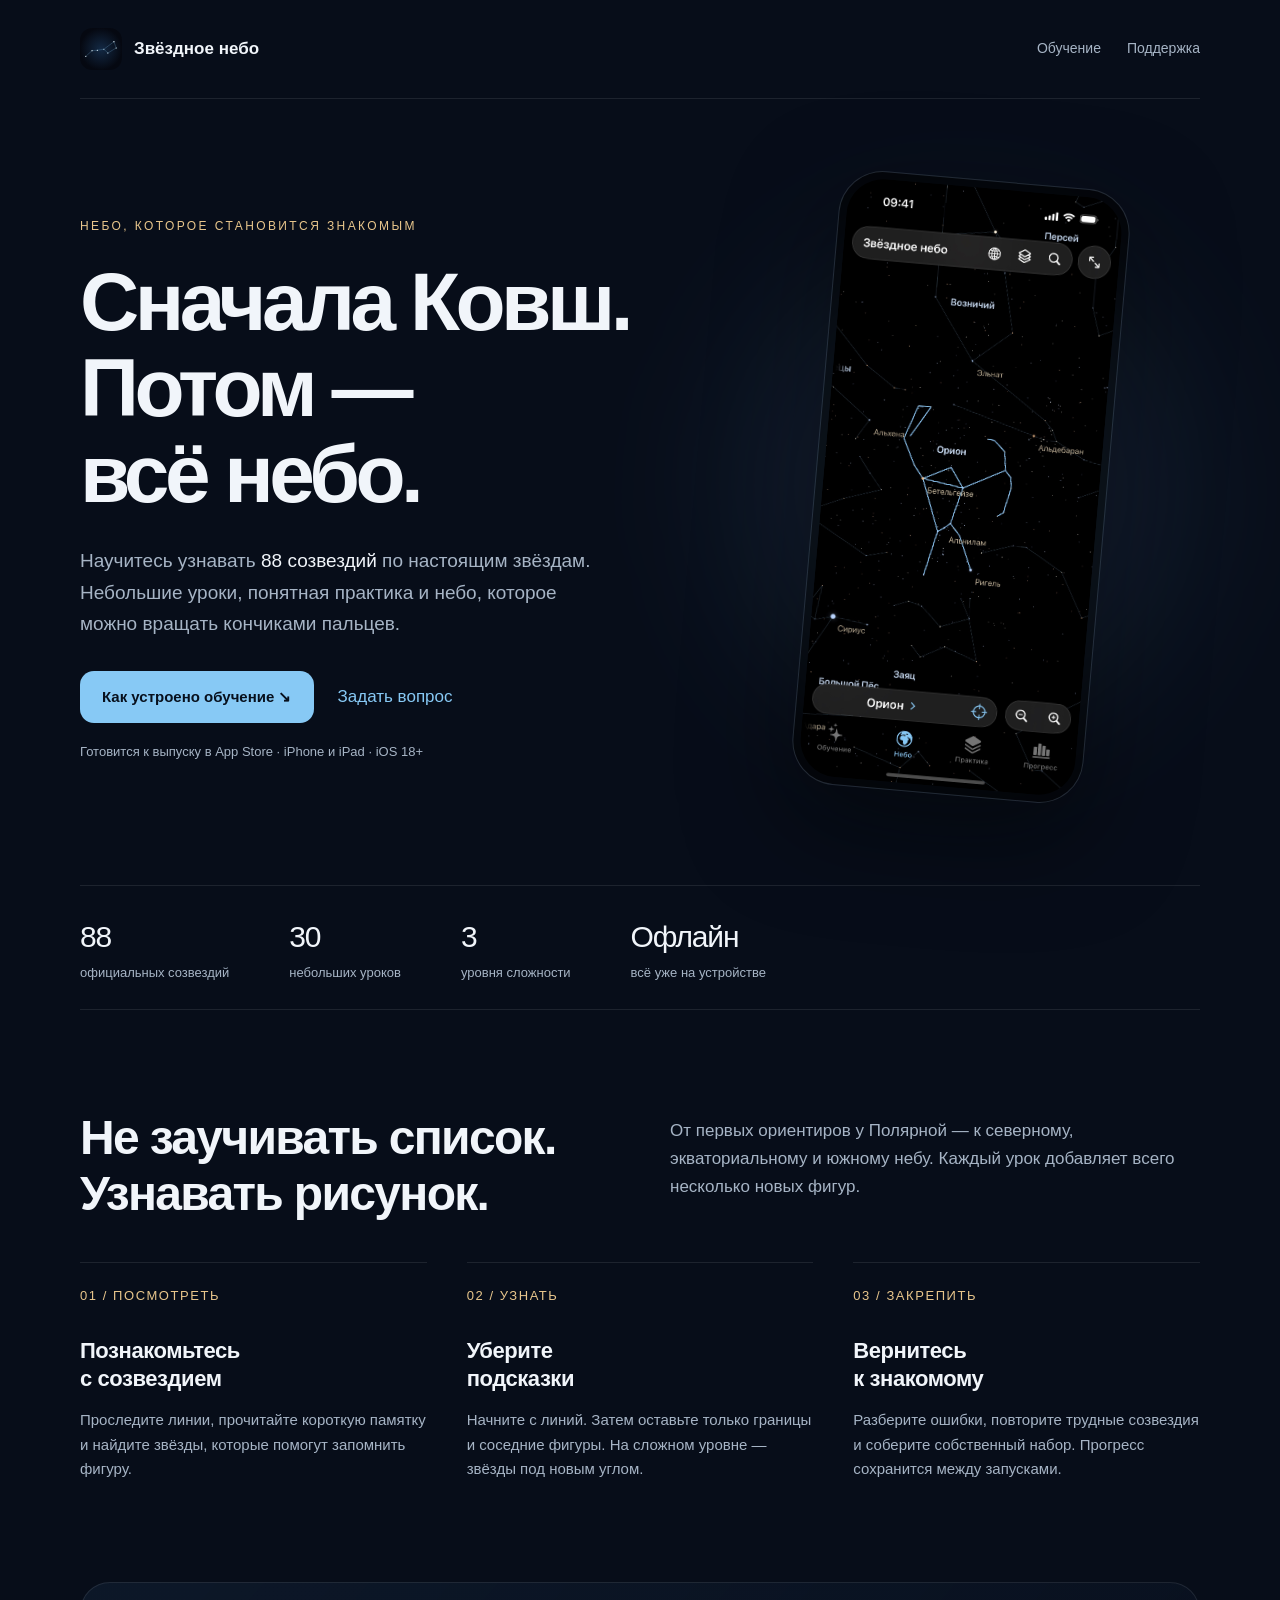
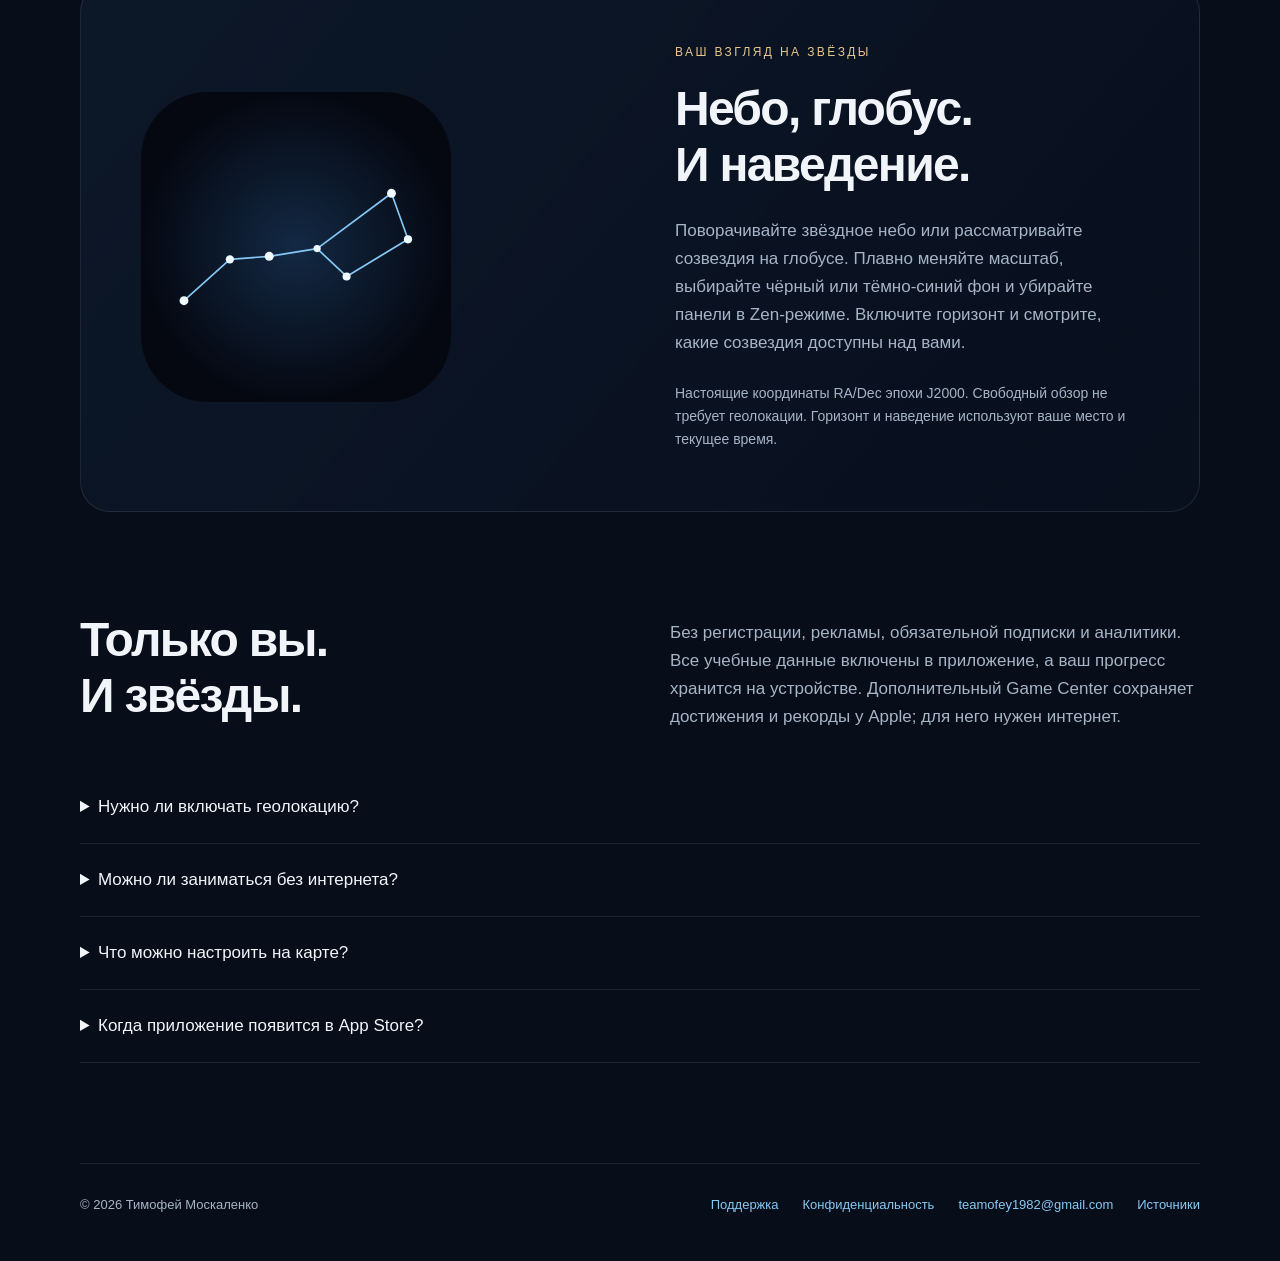
==== commit fdf13cdf: "Update Starry Sky public website" ====
--- a/index.html
+++ b/index.html
@@ -1 +1 @@
-<!doctype html><html lang="ru"><head><meta charset="utf-8"><meta name="viewport" content="width=device-width,initial-scale=1"><meta name="theme-color" content="#070d19"><meta name="description" content="Звёздное небо — приложение для iPhone и iPad: изучайте 88 созвездий, исследуйте небо и закрепляйте знания без интернета."><title>Звёздное небо — узнавайте созвездия</title><link rel="icon" href="assets/icon.svg" type="image/svg+xml"><link rel="stylesheet" href="styles.css"></head><body><div class="wrap"><header><a class="brand" href="./"><img src="assets/icon.svg" alt=""><span>Звёздное небо</span></a><nav aria-label="Навигация"><a class="optional" href="#learning">Обучение</a><a href="support.html">Поддержка</a></nav></header><main><section class="hero"><div><span class="eyebrow">Небо, которое становится знакомым</span><h1>Сначала Ковш.<br>Потом —<br>всё небо.</h1><p>Научитесь узнавать <strong>88 созвездий</strong> по настоящим звёздам. Небольшие уроки, понятная практика и небо, которое можно вращать кончиками пальцев.</p><div class="actions"><a class="button" href="#learning">Как устроено обучение <span aria-hidden="true">&nbsp;↘</span></a><a href="support.html">Задать вопрос</a></div><span class="coming">Готовится к выпуску в App Store · iPhone и iPad · iOS 18+</span></div><figure class="phone"><img src="assets/sky-screen.jpg" width="1206" height="2622" alt="Экран приложения: Орион, настоящие звёзды и русские подписи"></figure></section><div class="strip" aria-label="Возможности"><div><strong>88</strong><span>официальных созвездий</span></div><div><strong>30</strong><span>небольших уроков</span></div><div><strong>3</strong><span>уровня сложности</span></div><div><strong>Офлайн</strong><span>всё уже на устройстве</span></div></div><section class="section" id="learning"><div class="section-head"><h2>Не заучивать список.<br>Узнавать рисунок.</h2><p>От первых ориентиров у Полярной — к северному, экваториальному и южному небу. Каждый урок добавляет всего несколько новых фигур.</p></div><div class="steps"><article class="step"><span class="number">01 / ПОСМОТРЕТЬ</span><h3>Познакомьтесь<br>с созвездием</h3><p>Проследите линии, прочитайте короткую памятку и найдите звёзды, которые помогут запомнить фигуру.</p></article><article class="step"><span class="number">02 / УЗНАТЬ</span><h3>Уберите<br>подсказки</h3><p>Начните с линий. Затем оставьте только границы и соседние фигуры. На сложном уровне — звёзды под новым углом.</p></article><article class="step"><span class="number">03 / ЗАКРЕПИТЬ</span><h3>Вернитесь<br>к знакомому</h3><p>Разберите ошибки, повторите трудные созвездия и соберите собственный набор. Прогресс сохранится между запусками.</p></article></div></section><section class="section"><div class="modes"><img src="assets/icon.svg" width="310" height="310" alt="Настоящий рисунок Большого Ковша по координатам семи звёзд"><div><div class="eyebrow">Ваш взгляд на звёзды</div><h2>Звёздное небо.<br>Или глобус.</h2><p>Поворачивайте звёздное небо или рассматривайте созвездия на глобусе. Плавно меняйте масштаб, выбирайте чёрный или тёмно-синий фон и убирайте панели в Zen-режиме.</p><p class="fine">Настоящие координаты RA/Dec эпохи J2000. Без привязки к часам и вашему местоположению.</p></div></div></section><section class="section"><div class="section-head"><h2>Только вы.<br>И звёзды.</h2><p>Без регистрации, рекламы, обязательной подписки и аналитики. Все учебные данные включены в приложение, а ваш прогресс хранится на устройстве. Дополнительный Game Center сохраняет достижения и рекорды у Apple; для него нужен интернет.</p></div><div class="faq"><details><summary>Нужно ли включать геолокацию?</summary><p>Нет. Это учебное небо: вы выбираете, куда смотреть, и поворачиваете сферу сами. Приложение не показывает горизонт для вашего места и текущего времени.</p></details><details><summary>Можно ли заниматься без интернета?</summary><p>Да. Карта, все 88 созвездий, уроки, тренировки и результаты работают офлайн. Интернет нужен только если вы решите открыть сайт или написать разработчику.</p></details><details><summary>Что можно настроить на карте?</summary><p>Линии и границы созвездий, подписи, названия ярких звёзд, экваториальную сетку, цвета и предельную яркость звёзд.</p></details><details><summary>Когда приложение появится в App Store?</summary><p>Приложение готовится к первой публикации в российском App Store. Ссылка на загрузку появится здесь после выпуска.</p></details></div></section></main><footer><span>© 2026 Тимофей Москаленко</span><div><a href="support.html">Поддержка</a><a href="privacy.html">Конфиденциальность</a><a href="mailto:teamofey1982@gmail.com">teamofey1982@gmail.com</a><a href="licenses.txt">Источники</a></div></footer></div></body></html>
+<!doctype html><html lang="ru"><head><meta charset="utf-8"><meta name="viewport" content="width=device-width,initial-scale=1"><meta name="theme-color" content="#070d19"><meta name="description" content="Звёздное небо — приложение для iPhone и iPad: изучайте 88 созвездий, исследуйте небо и закрепляйте знания без интернета."><title>Звёздное небо — узнавайте созвездия</title><link rel="icon" href="assets/icon.svg" type="image/svg+xml"><link rel="stylesheet" href="styles.css"></head><body><div class="wrap"><header><a class="brand" href="./"><img src="assets/icon.svg" alt=""><span>Звёздное небо</span></a><nav aria-label="Навигация"><a class="optional" href="#learning">Обучение</a><a href="support.html">Поддержка</a></nav></header><main><section class="hero"><div><span class="eyebrow">Небо, которое становится знакомым</span><h1>Сначала Ковш.<br>Потом —<br>всё небо.</h1><p>Научитесь узнавать <strong>88 созвездий</strong> по настоящим звёздам. Небольшие уроки, понятная практика и небо, которое можно вращать кончиками пальцев.</p><div class="actions"><a class="button" href="#learning">Как устроено обучение <span aria-hidden="true">&nbsp;↘</span></a><a href="support.html">Задать вопрос</a></div><span class="coming">Готовится к выпуску в App Store · iPhone и iPad · iOS 18+</span></div><figure class="phone"><img src="assets/sky-screen.jpg" width="1206" height="2622" alt="Экран приложения: Орион, настоящие звёзды и русские подписи"></figure></section><div class="strip" aria-label="Возможности"><div><strong>88</strong><span>официальных созвездий</span></div><div><strong>30</strong><span>небольших уроков</span></div><div><strong>3</strong><span>уровня сложности</span></div><div><strong>Офлайн</strong><span>всё уже на устройстве</span></div></div><section class="section" id="learning"><div class="section-head"><h2>Не заучивать список.<br>Узнавать рисунок.</h2><p>От первых ориентиров у Полярной — к северному, экваториальному и южному небу. Каждый урок добавляет всего несколько новых фигур.</p></div><div class="steps"><article class="step"><span class="number">01 / ПОСМОТРЕТЬ</span><h3>Познакомьтесь<br>с созвездием</h3><p>Проследите линии, прочитайте короткую памятку и найдите звёзды, которые помогут запомнить фигуру.</p></article><article class="step"><span class="number">02 / УЗНАТЬ</span><h3>Уберите<br>подсказки</h3><p>Начните с линий. Затем оставьте только границы и соседние фигуры. На сложном уровне — звёзды под новым углом.</p></article><article class="step"><span class="number">03 / ЗАКРЕПИТЬ</span><h3>Вернитесь<br>к знакомому</h3><p>Разберите ошибки, повторите трудные созвездия и соберите собственный набор. Прогресс сохранится между запусками.</p></article></div></section><section class="section"><div class="modes"><img src="assets/icon.svg" width="310" height="310" alt="Настоящий рисунок Большого Ковша по координатам семи звёзд"><div><div class="eyebrow">Ваш взгляд на звёзды</div><h2>Небо, глобус.<br>И наведение.</h2><p>Поворачивайте звёздное небо или рассматривайте созвездия на глобусе. Плавно меняйте масштаб, выбирайте чёрный или тёмно-синий фон и убирайте панели в Zen-режиме. Включите горизонт и смотрите, какие созвездия доступны над вами.</p><p class="fine">Настоящие координаты RA/Dec эпохи J2000. Свободный обзор не требует геолокации. Горизонт и наведение используют ваше место и текущее время.</p></div></div></section><section class="section"><div class="section-head"><h2>Только вы.<br>И звёзды.</h2><p>Без регистрации, рекламы, обязательной подписки и аналитики. Все учебные данные включены в приложение, а ваш прогресс хранится на устройстве. Дополнительный Game Center сохраняет достижения и рекорды у Apple; для него нужен интернет.</p></div><div class="faq"><details><summary>Нужно ли включать геолокацию?</summary><p>Звёздное небо и глобус можно свободно вращать без разрешений. Для дополнительного горизонта нужна геолокация. Режим наведения по направлению телефона использует также датчики движения. Координаты обрабатываются на устройстве.</p></details><details><summary>Можно ли заниматься без интернета?</summary><p>Да. Карта, все 88 созвездий, уроки, тренировки и результаты работают офлайн. Интернет нужен только если вы решите открыть сайт или написать разработчику.</p></details><details><summary>Что можно настроить на карте?</summary><p>Линии и границы созвездий, подписи, названия ярких звёзд, экваториальную сетку, горизонт, цвета и предельную яркость звёзд.</p></details><details><summary>Когда приложение появится в App Store?</summary><p>Приложение готовится к первой публикации в российском App Store. Ссылка на загрузку появится здесь после выпуска.</p></details></div></section></main><footer><span>© 2026 Тимофей Москаленко</span><div><a href="support.html">Поддержка</a><a href="privacy.html">Конфиденциальность</a><a href="mailto:teamofey1982@gmail.com">teamofey1982@gmail.com</a><a href="licenses.txt">Источники</a></div></footer></div></body></html>
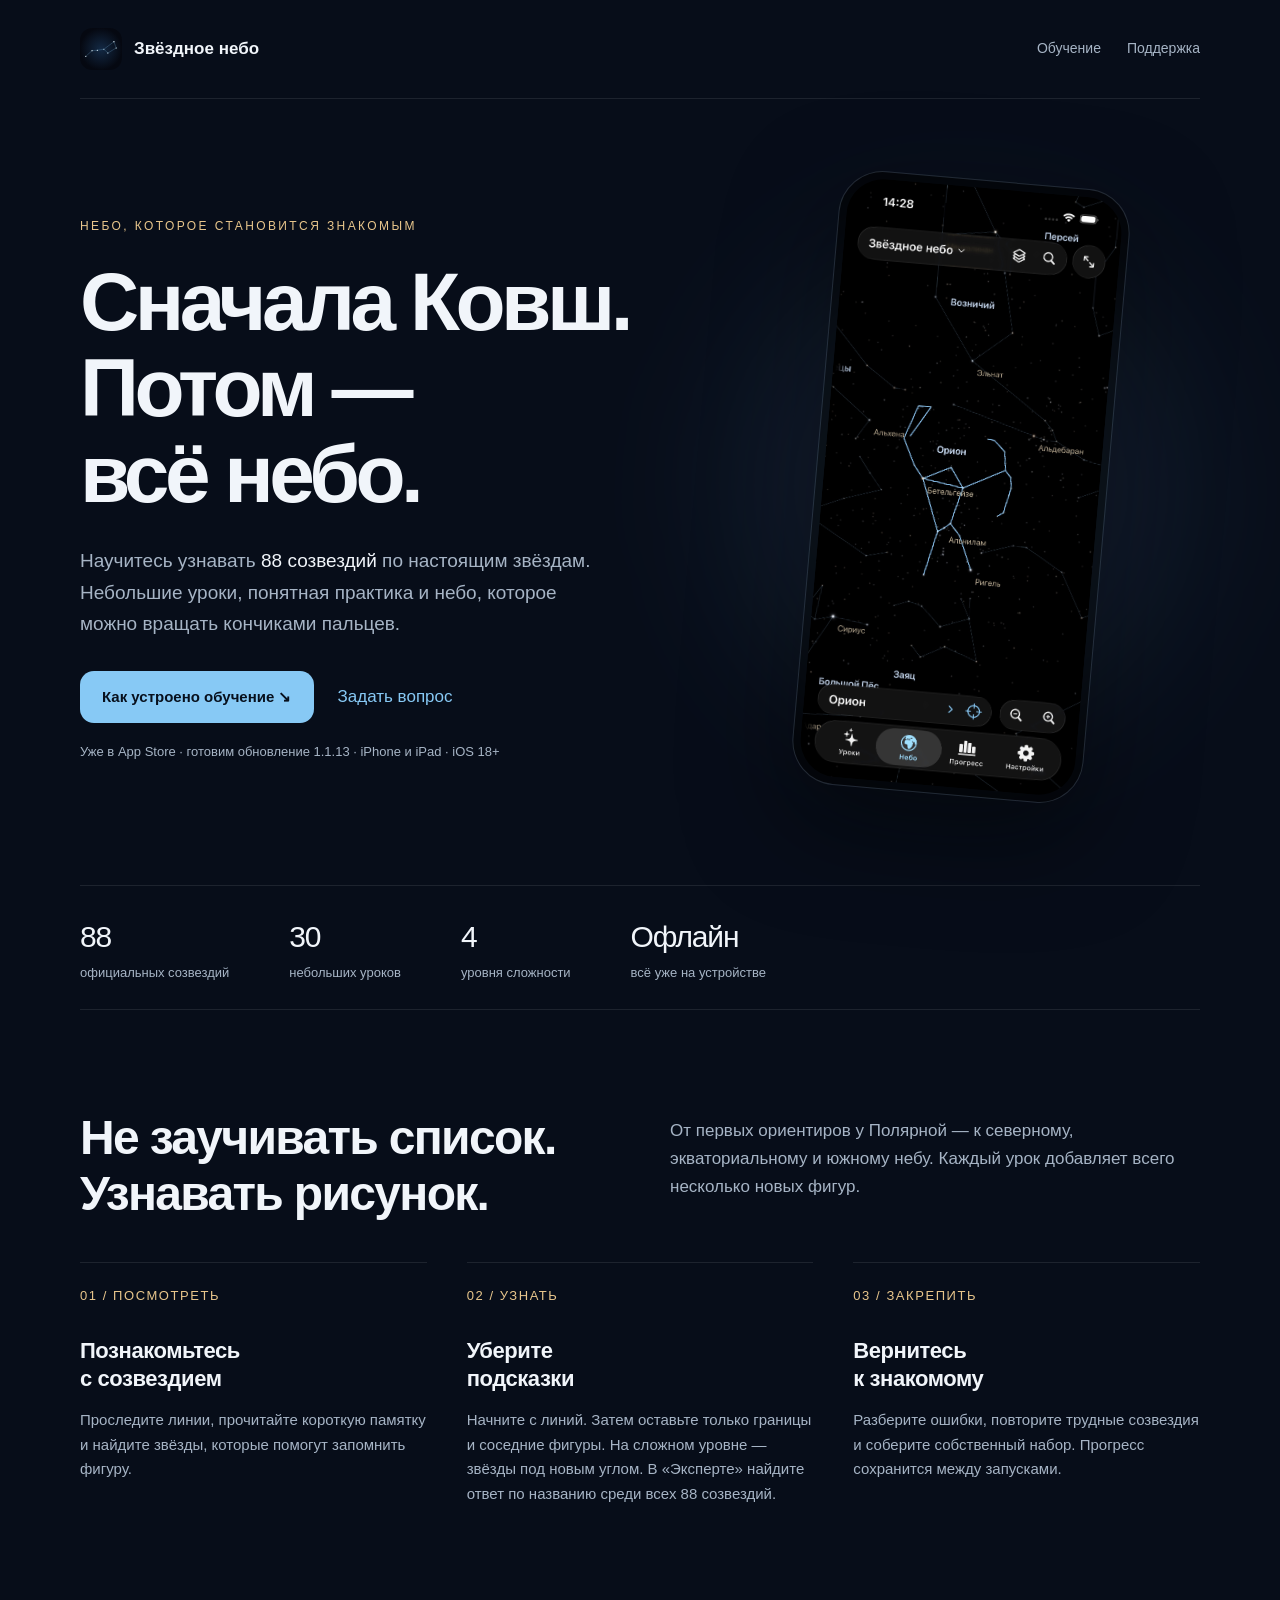
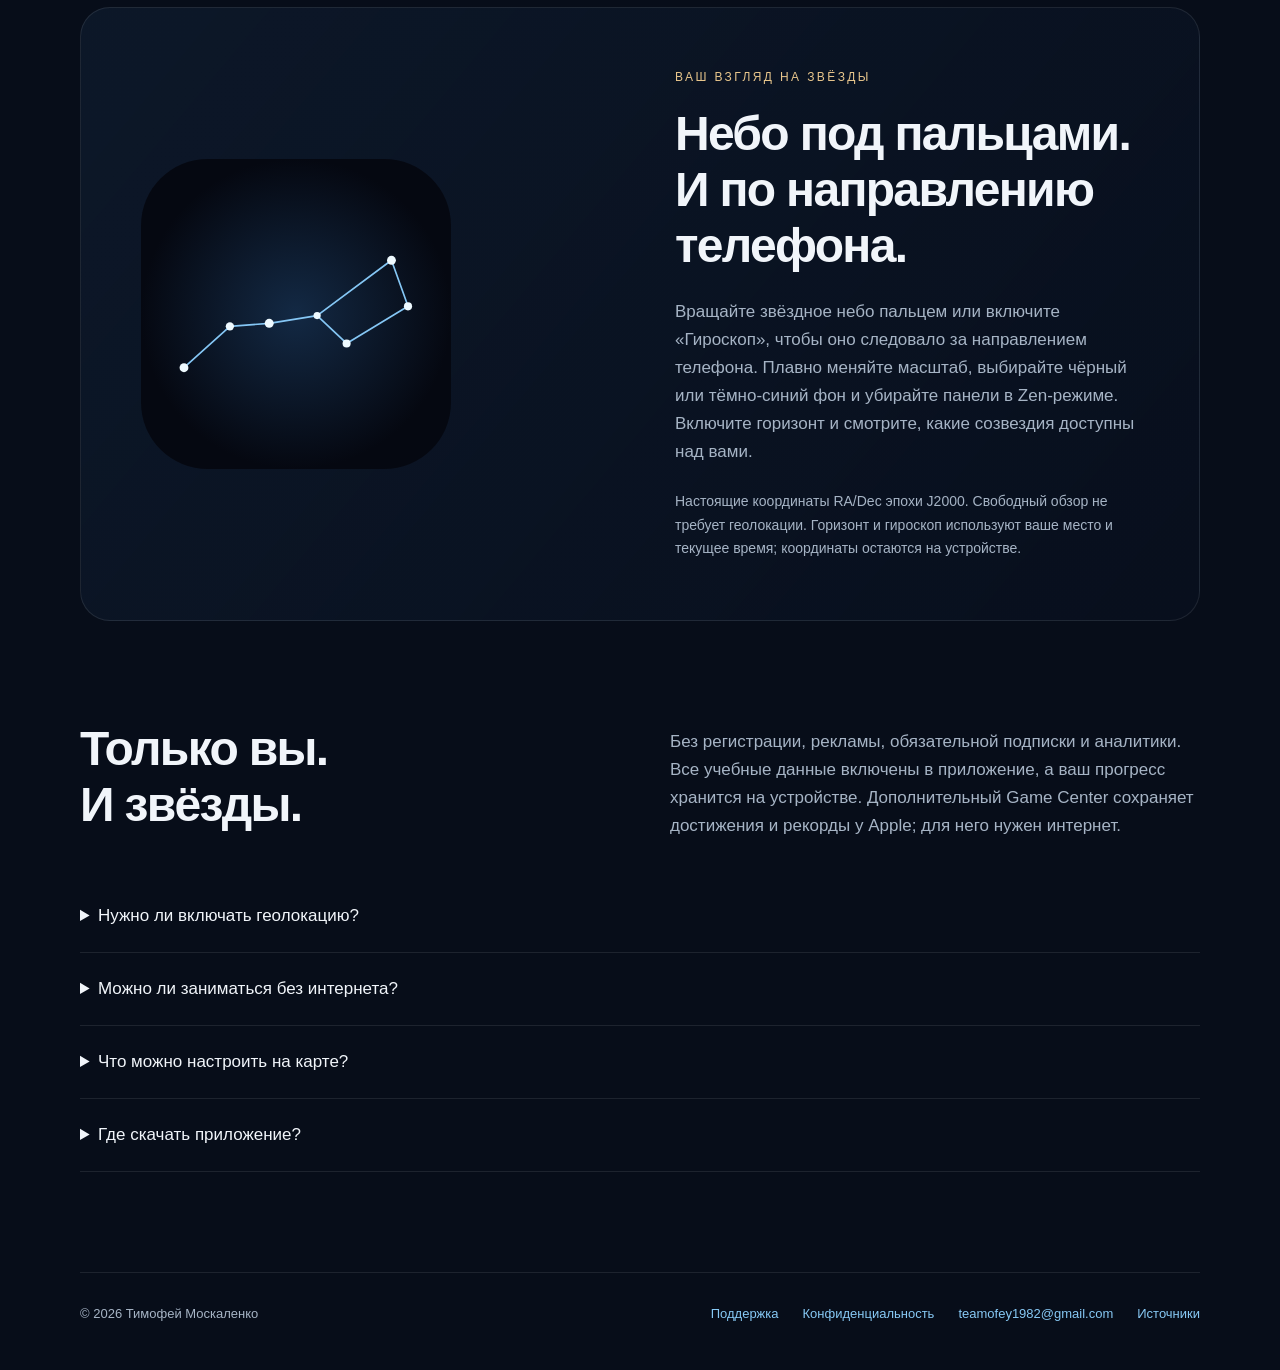
==== commit e25a57dc: "Update Starry Sky public website" ====
--- a/index.html
+++ b/index.html
@@ -1 +1 @@
-<!doctype html><html lang="ru"><head><meta charset="utf-8"><meta name="viewport" content="width=device-width,initial-scale=1"><meta name="theme-color" content="#070d19"><meta name="description" content="Звёздное небо — приложение для iPhone и iPad: изучайте 88 созвездий, исследуйте небо и закрепляйте знания без интернета."><title>Звёздное небо — узнавайте созвездия</title><link rel="icon" href="assets/icon.svg" type="image/svg+xml"><link rel="stylesheet" href="styles.css"></head><body><div class="wrap"><header><a class="brand" href="./"><img src="assets/icon.svg" alt=""><span>Звёздное небо</span></a><nav aria-label="Навигация"><a class="optional" href="#learning">Обучение</a><a href="support.html">Поддержка</a></nav></header><main><section class="hero"><div><span class="eyebrow">Небо, которое становится знакомым</span><h1>Сначала Ковш.<br>Потом —<br>всё небо.</h1><p>Научитесь узнавать <strong>88 созвездий</strong> по настоящим звёздам. Небольшие уроки, понятная практика и небо, которое можно вращать кончиками пальцев.</p><div class="actions"><a class="button" href="#learning">Как устроено обучение <span aria-hidden="true">&nbsp;↘</span></a><a href="support.html">Задать вопрос</a></div><span class="coming">Готовится к выпуску в App Store · iPhone и iPad · iOS 18+</span></div><figure class="phone"><img src="assets/sky-screen.jpg" width="1206" height="2622" alt="Экран приложения: Орион, настоящие звёзды и русские подписи"></figure></section><div class="strip" aria-label="Возможности"><div><strong>88</strong><span>официальных созвездий</span></div><div><strong>30</strong><span>небольших уроков</span></div><div><strong>3</strong><span>уровня сложности</span></div><div><strong>Офлайн</strong><span>всё уже на устройстве</span></div></div><section class="section" id="learning"><div class="section-head"><h2>Не заучивать список.<br>Узнавать рисунок.</h2><p>От первых ориентиров у Полярной — к северному, экваториальному и южному небу. Каждый урок добавляет всего несколько новых фигур.</p></div><div class="steps"><article class="step"><span class="number">01 / ПОСМОТРЕТЬ</span><h3>Познакомьтесь<br>с созвездием</h3><p>Проследите линии, прочитайте короткую памятку и найдите звёзды, которые помогут запомнить фигуру.</p></article><article class="step"><span class="number">02 / УЗНАТЬ</span><h3>Уберите<br>подсказки</h3><p>Начните с линий. Затем оставьте только границы и соседние фигуры. На сложном уровне — звёзды под новым углом.</p></article><article class="step"><span class="number">03 / ЗАКРЕПИТЬ</span><h3>Вернитесь<br>к знакомому</h3><p>Разберите ошибки, повторите трудные созвездия и соберите собственный набор. Прогресс сохранится между запусками.</p></article></div></section><section class="section"><div class="modes"><img src="assets/icon.svg" width="310" height="310" alt="Настоящий рисунок Большого Ковша по координатам семи звёзд"><div><div class="eyebrow">Ваш взгляд на звёзды</div><h2>Небо, глобус.<br>И наведение.</h2><p>Поворачивайте звёздное небо или рассматривайте созвездия на глобусе. Плавно меняйте масштаб, выбирайте чёрный или тёмно-синий фон и убирайте панели в Zen-режиме. Включите горизонт и смотрите, какие созвездия доступны над вами.</p><p class="fine">Настоящие координаты RA/Dec эпохи J2000. Свободный обзор не требует геолокации. Горизонт и наведение используют ваше место и текущее время.</p></div></div></section><section class="section"><div class="section-head"><h2>Только вы.<br>И звёзды.</h2><p>Без регистрации, рекламы, обязательной подписки и аналитики. Все учебные данные включены в приложение, а ваш прогресс хранится на устройстве. Дополнительный Game Center сохраняет достижения и рекорды у Apple; для него нужен интернет.</p></div><div class="faq"><details><summary>Нужно ли включать геолокацию?</summary><p>Звёздное небо и глобус можно свободно вращать без разрешений. Для дополнительного горизонта нужна геолокация. Режим наведения по направлению телефона использует также датчики движения. Координаты обрабатываются на устройстве.</p></details><details><summary>Можно ли заниматься без интернета?</summary><p>Да. Карта, все 88 созвездий, уроки, тренировки и результаты работают офлайн. Интернет нужен только если вы решите открыть сайт или написать разработчику.</p></details><details><summary>Что можно настроить на карте?</summary><p>Линии и границы созвездий, подписи, названия ярких звёзд, экваториальную сетку, горизонт, цвета и предельную яркость звёзд.</p></details><details><summary>Когда приложение появится в App Store?</summary><p>Приложение готовится к первой публикации в российском App Store. Ссылка на загрузку появится здесь после выпуска.</p></details></div></section></main><footer><span>© 2026 Тимофей Москаленко</span><div><a href="support.html">Поддержка</a><a href="privacy.html">Конфиденциальность</a><a href="mailto:teamofey1982@gmail.com">teamofey1982@gmail.com</a><a href="licenses.txt">Источники</a></div></footer></div></body></html>
+<!doctype html><html lang="ru"><head><meta charset="utf-8"><meta name="viewport" content="width=device-width,initial-scale=1"><meta name="theme-color" content="#070d19"><meta name="description" content="Звёздное небо — приложение для iPhone и iPad: изучайте 88 созвездий, исследуйте небо и закрепляйте знания без интернета."><title>Звёздное небо — узнавайте созвездия</title><link rel="icon" href="assets/icon.svg" type="image/svg+xml"><link rel="stylesheet" href="styles.css"></head><body><div class="wrap"><header><a class="brand" href="./"><img src="assets/icon.svg" alt=""><span>Звёздное небо</span></a><nav aria-label="Навигация"><a class="optional" href="#learning">Обучение</a><a href="support.html">Поддержка</a></nav></header><main><section class="hero"><div><span class="eyebrow">Небо, которое становится знакомым</span><h1>Сначала Ковш.<br>Потом —<br>всё небо.</h1><p>Научитесь узнавать <strong>88 созвездий</strong> по настоящим звёздам. Небольшие уроки, понятная практика и небо, которое можно вращать кончиками пальцев.</p><div class="actions"><a class="button" href="#learning">Как устроено обучение <span aria-hidden="true">&nbsp;↘</span></a><a href="support.html">Задать вопрос</a></div><span class="coming">Уже в App Store · готовим обновление 1.1.13 · iPhone и iPad · iOS 18+</span></div><figure class="phone"><img src="assets/sky-screen.jpg" width="1206" height="2622" alt="Экран приложения: Орион, настоящие звёзды и русские подписи"></figure></section><div class="strip" aria-label="Возможности"><div><strong>88</strong><span>официальных созвездий</span></div><div><strong>30</strong><span>небольших уроков</span></div><div><strong>4</strong><span>уровня сложности</span></div><div><strong>Офлайн</strong><span>всё уже на устройстве</span></div></div><section class="section" id="learning"><div class="section-head"><h2>Не заучивать список.<br>Узнавать рисунок.</h2><p>От первых ориентиров у Полярной — к северному, экваториальному и южному небу. Каждый урок добавляет всего несколько новых фигур.</p></div><div class="steps"><article class="step"><span class="number">01 / ПОСМОТРЕТЬ</span><h3>Познакомьтесь<br>с созвездием</h3><p>Проследите линии, прочитайте короткую памятку и найдите звёзды, которые помогут запомнить фигуру.</p></article><article class="step"><span class="number">02 / УЗНАТЬ</span><h3>Уберите<br>подсказки</h3><p>Начните с линий. Затем оставьте только границы и соседние фигуры. На сложном уровне — звёзды под новым углом. В «Эксперте» найдите ответ по названию среди всех 88 созвездий.</p></article><article class="step"><span class="number">03 / ЗАКРЕПИТЬ</span><h3>Вернитесь<br>к знакомому</h3><p>Разберите ошибки, повторите трудные созвездия и соберите собственный набор. Прогресс сохранится между запусками.</p></article></div></section><section class="section"><div class="modes"><img src="assets/icon.svg" width="310" height="310" alt="Настоящий рисунок Большого Ковша по координатам семи звёзд"><div><div class="eyebrow">Ваш взгляд на звёзды</div><h2>Небо под пальцами.<br>И по направлению телефона.</h2><p>Вращайте звёздное небо пальцем или включите «Гироскоп», чтобы оно следовало за направлением телефона. Плавно меняйте масштаб, выбирайте чёрный или тёмно-синий фон и убирайте панели в Zen-режиме. Включите горизонт и смотрите, какие созвездия доступны над вами.</p><p class="fine">Настоящие координаты RA/Dec эпохи J2000. Свободный обзор не требует геолокации. Горизонт и гироскоп используют ваше место и текущее время; координаты остаются на устройстве.</p></div></div></section><section class="section"><div class="section-head"><h2>Только вы.<br>И звёзды.</h2><p>Без регистрации, рекламы, обязательной подписки и аналитики. Все учебные данные включены в приложение, а ваш прогресс хранится на устройстве. Дополнительный Game Center сохраняет достижения и рекорды у Apple; для него нужен интернет.</p></div><div class="faq"><details><summary>Нужно ли включать геолокацию?</summary><p>Звёздное небо можно свободно вращать без разрешений. Для дополнительного горизонта нужна геолокация. «Гироскоп» использует также компас и датчики движения. Координаты обрабатываются на устройстве.</p></details><details><summary>Можно ли заниматься без интернета?</summary><p>Да. Карта, все 88 созвездий, уроки, тренировки и результаты работают офлайн. Интернет нужен для необязательного Game Center, сайта и обращения в поддержку.</p></details><details><summary>Что можно настроить на карте?</summary><p>Линии и границы созвездий, подписи, названия ярких звёзд, экваториальную сетку, горизонт, образы созвездий, цвета и предельную яркость звёзд.</p></details><details><summary>Где скачать приложение?</summary><p>Приложение уже доступно в <a href="https://apps.apple.com/ru/app/id6833047595">российском App Store</a>. Возможности четырёх сложностей, иллюстраций и новых языков относятся к готовящемуся обновлению 1.1.13.</p></details></div></section></main><footer><span>© 2026 Тимофей Москаленко</span><div><a href="support.html">Поддержка</a><a href="privacy.html">Конфиденциальность</a><a href="mailto:teamofey1982@gmail.com">teamofey1982@gmail.com</a><a href="licenses.txt">Источники</a></div></footer></div></body></html>
